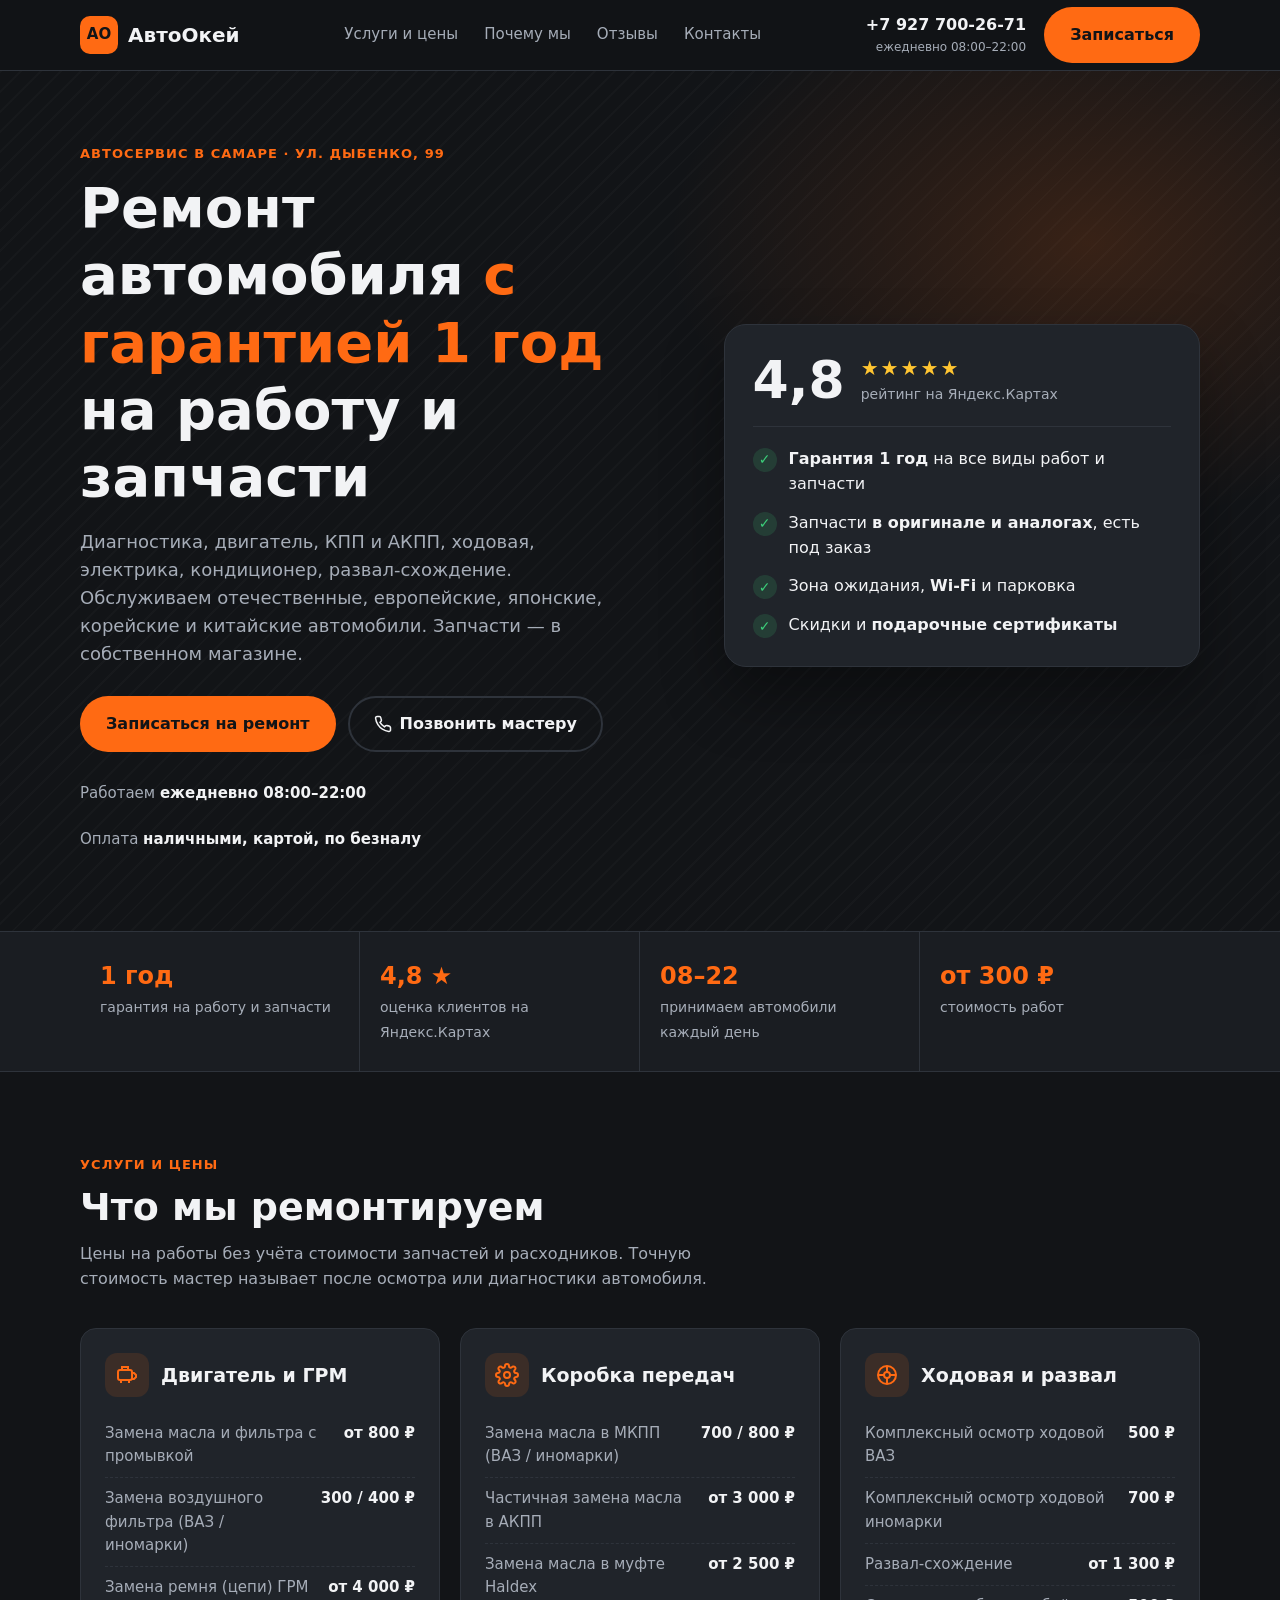
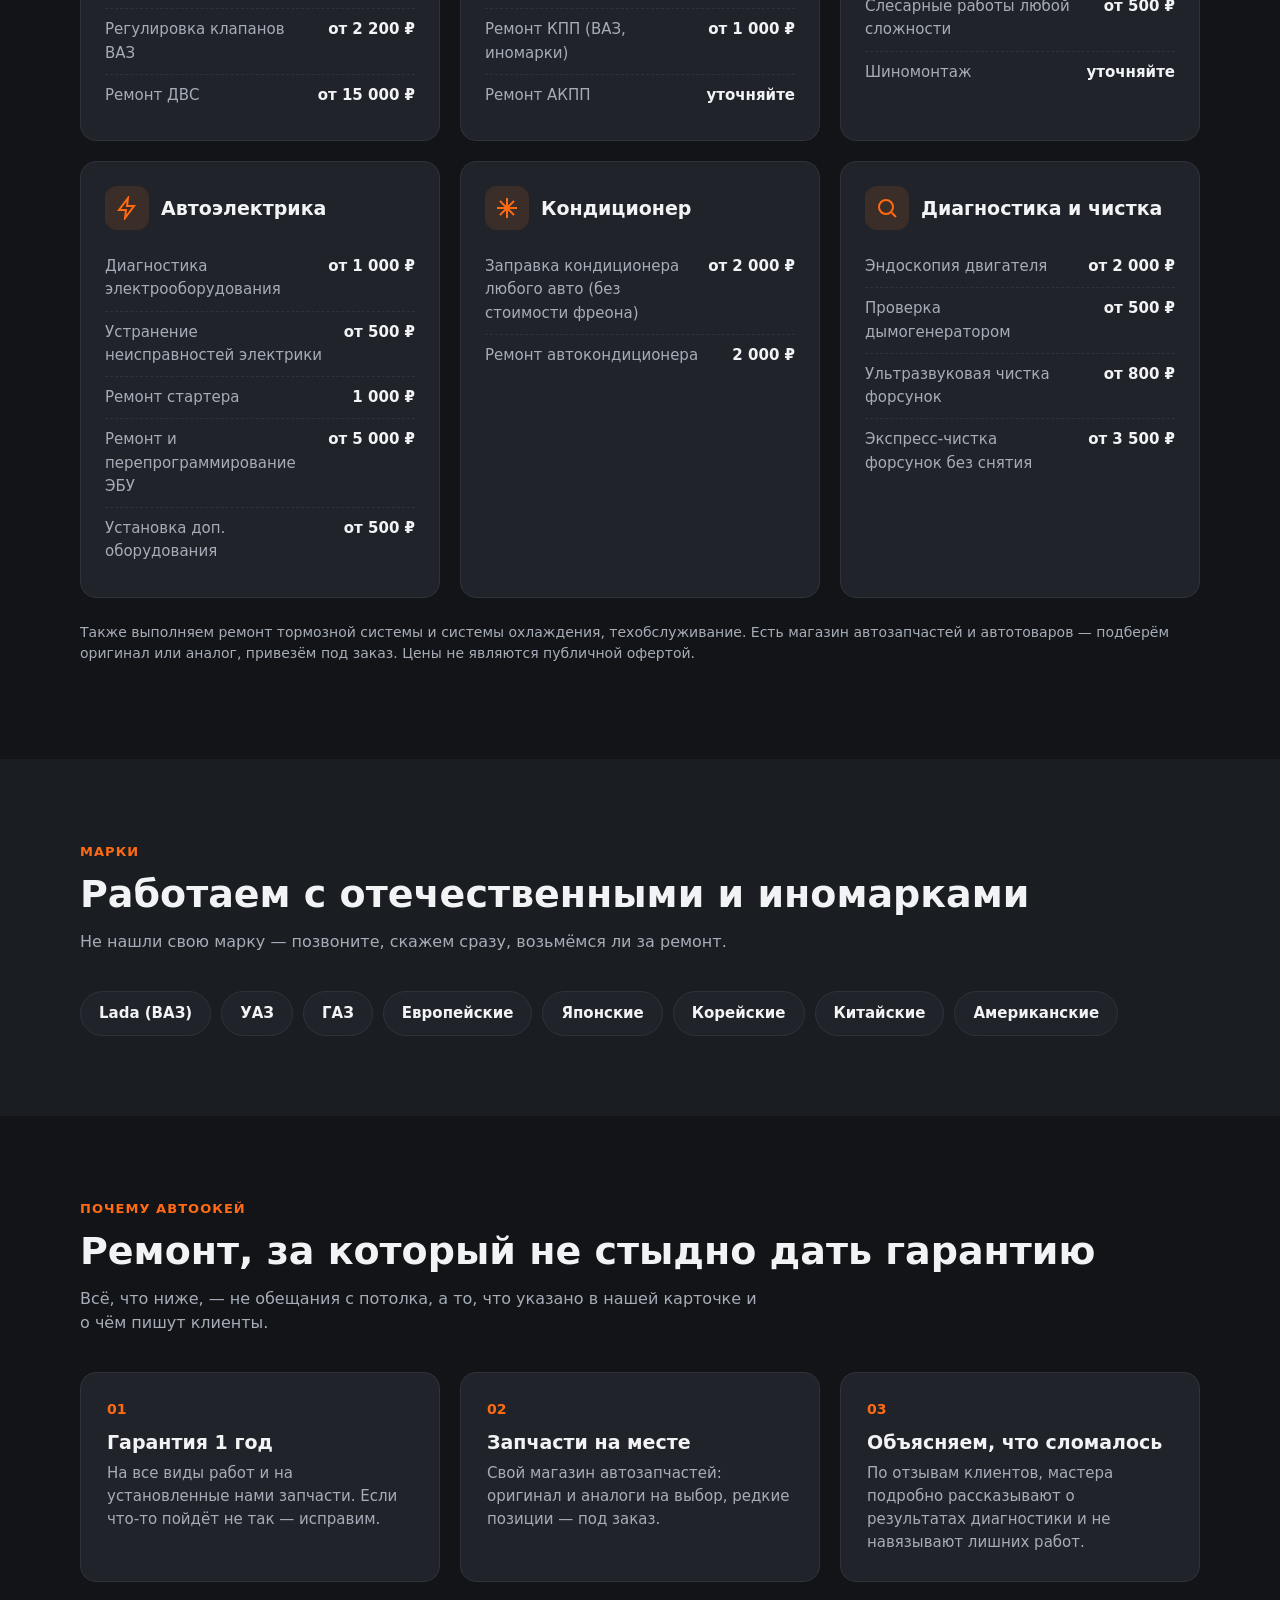
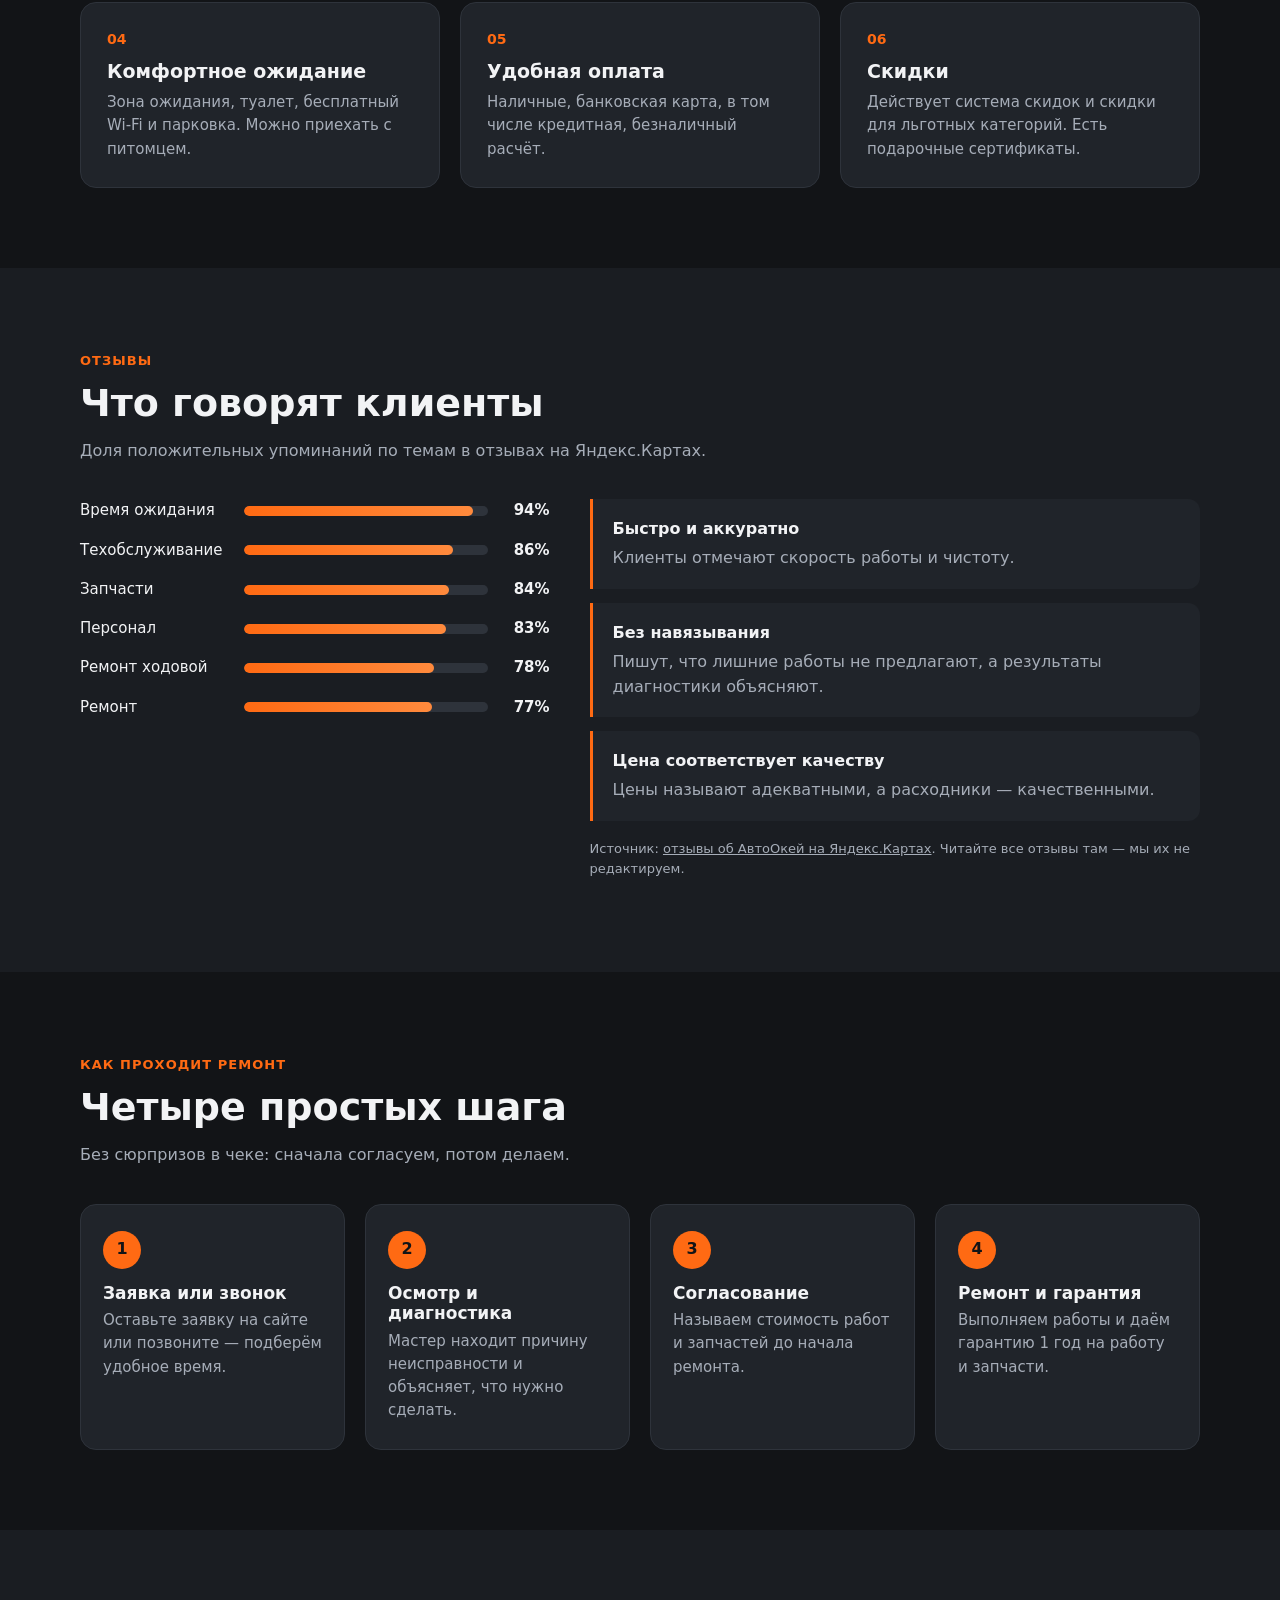
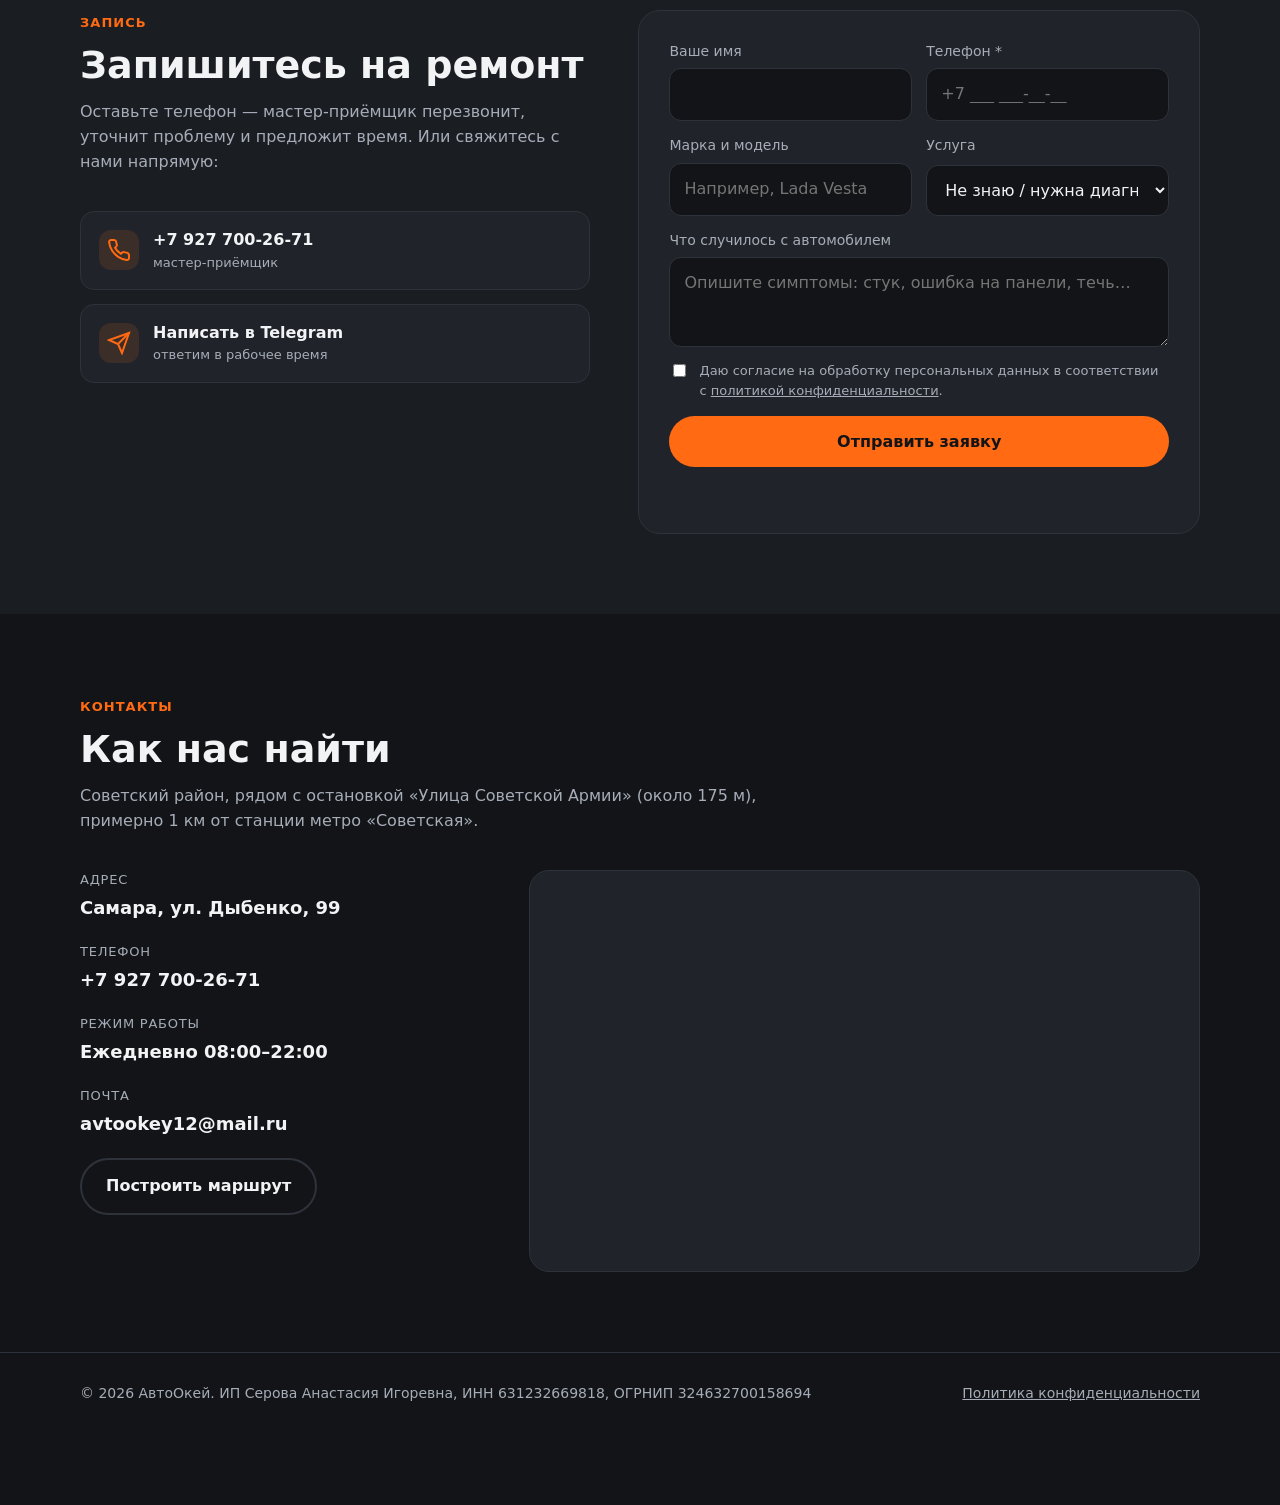
==== avtookey/index.html @ dd9688f3 "Add landing page for AvtoOkey car service (Samara, Dybenko 99) Co-Authored-By: Claude Opus 5.5 <nore" ====
<!DOCTYPE html>
<html lang="ru">
<head>
  <meta charset="UTF-8" />
  <meta name="viewport" content="width=device-width, initial-scale=1.0" />
  <title>АвтоОкей — автосервис на ул. Дыбенко, 99 в Самаре</title>
  <meta name="description" content="Автосервис АвтоОкей в Самаре, ул. Дыбенко, 99: ремонт двигателя, КПП и АКПП, ходовой, электрики, кондиционера, развал-схождение, магазин автозапчастей. Гарантия 1 год на работу и запчасти. Запись: +7 927 700-26-71." />
  <meta name="theme-color" content="#121417" />
  <meta property="og:title" content="АвтоОкей — автосервис на ул. Дыбенко, 99 в Самаре" />
  <meta property="og:description" content="Ремонт отечественных и иномарок, магазин запчастей, гарантия 1 год. Запись: +7 927 700-26-71." />
  <meta property="og:type" content="website" />
  <meta property="og:locale" content="ru_RU" />
  <link rel="icon" href="data:image/svg+xml,%3Csvg xmlns='http://www.w3.org/2000/svg' viewBox='0 0 64 64'%3E%3Crect width='64' height='64' rx='14' fill='%23ff6a13'/%3E%3Ctext x='32' y='43' font-family='Arial' font-weight='700' font-size='30' text-anchor='middle' fill='%23121417'%3EAO%3C/text%3E%3C/svg%3E" />

  <script type="application/ld+json">
  {
    "@context": "https://schema.org",
    "@type": "AutoRepair",
    "name": "АвтоОкей",
    "telephone": "+7-927-700-26-71",
    "email": "avtookey12@mail.ru",
    "address": {
      "@type": "PostalAddress",
      "streetAddress": "ул. Дыбенко, 99",
      "addressLocality": "Самара",
      "postalCode": "443067",
      "addressCountry": "RU"
    },
    "openingHours": "Mo-Su 08:00-22:00",
    "priceRange": "₽₽",
    "paymentAccepted": "Наличные, банковская карта, безналичный расчёт"
  }
  </script>

  <style>
    :root {
      --bg: #121417;
      --bg-2: #1a1d22;
      --card: #20242a;
      --line: #2e333b;
      --text: #f2f3f5;
      --muted: #a6adb8;
      --accent: #ff6a13;
      --accent-2: #ff8a3d;
      --ok: #3ccf7a;
      --radius: 16px;
      --container: 1160px;
    }
    * { box-sizing: border-box; }
    html { scroll-behavior: smooth; }
    body {
      margin: 0;
      font-family: system-ui, -apple-system, "Segoe UI", Roboto, Arial, sans-serif;
      background: var(--bg);
      color: var(--text);
      line-height: 1.55;
      font-size: 16px;
      -webkit-font-smoothing: antialiased;
    }
    a { color: inherit; }
    img { max-width: 100%; display: block; }
    .container { width: 100%; max-width: var(--container); margin: 0 auto; padding: 0 20px; }
    h1, h2, h3 { line-height: 1.2; margin: 0; }
    h2 { font-size: clamp(26px, 3.4vw, 38px); margin-bottom: 12px; }
    .section { padding: 80px 0; }
    .section-alt { background: var(--bg-2); }
    .section-lead { color: var(--muted); max-width: 680px; margin: 0 0 36px; }
    .eyebrow {
      display: inline-block; font-size: 13px; letter-spacing: .08em; text-transform: uppercase;
      color: var(--accent); font-weight: 700; margin-bottom: 10px;
    }

    /* Buttons */
    .btn {
      display: inline-flex; align-items: center; justify-content: center; gap: 8px;
      padding: 14px 24px; border-radius: 999px; font-weight: 700; font-size: 16px;
      text-decoration: none; border: 2px solid transparent; cursor: pointer;
      transition: transform .15s ease, background .15s ease, border-color .15s ease;
      font-family: inherit;
    }
    .btn:hover { transform: translateY(-1px); }
    .btn-primary { background: var(--accent); color: #121417; }
    .btn-primary:hover { background: var(--accent-2); }
    .btn-ghost { border-color: var(--line); color: var(--text); background: transparent; }
    .btn-ghost:hover { border-color: var(--accent); }
    .btn svg { width: 18px; height: 18px; flex-shrink: 0; }

    /* Header */
    .header {
      position: sticky; top: 0; z-index: 50;
      background: rgba(18, 20, 23, .92); backdrop-filter: blur(10px);
      border-bottom: 1px solid var(--line);
    }
    .header-inner { display: flex; align-items: center; justify-content: space-between; gap: 20px; height: 70px; }
    .logo { display: flex; align-items: center; gap: 10px; text-decoration: none; font-weight: 800; font-size: 20px; }
    .logo-mark {
      width: 38px; height: 38px; border-radius: 10px; background: var(--accent); color: #121417;
      display: grid; place-items: center; font-size: 15px; font-weight: 900;
    }
    .nav { display: flex; gap: 26px; }
    .nav a { text-decoration: none; color: var(--muted); font-size: 15px; }
    .nav a:hover { color: var(--text); }
    .header-phone { text-decoration: none; font-weight: 700; white-space: nowrap; }
    .header-phone small { display: block; font-weight: 400; color: var(--muted); font-size: 12px; text-align: right; }
    .header-right { display: flex; align-items: center; gap: 18px; }

    /* Hero */
    .hero { padding: 70px 0 80px; position: relative; overflow: hidden; }
    .hero::before {
      content: ""; position: absolute; inset: 0;
      background:
        radial-gradient(600px 400px at 85% 20%, rgba(255,106,19,.16), transparent 70%),
        repeating-linear-gradient(135deg, rgba(255,255,255,.018) 0 2px, transparent 2px 14px);
      pointer-events: none;
    }
    .hero-inner { position: relative; display: grid; grid-template-columns: 1.25fr 1fr; gap: 48px; align-items: center; }
    .hero h1 { font-size: clamp(32px, 4.8vw, 56px); margin-bottom: 18px; }
    .hero h1 span { color: var(--accent); }
    .hero-sub { font-size: 18px; color: var(--muted); margin: 0 0 28px; max-width: 560px; }
    .hero-actions { display: flex; flex-wrap: wrap; gap: 12px; margin-bottom: 30px; }
    .hero-meta { display: flex; flex-wrap: wrap; gap: 22px; color: var(--muted); font-size: 15px; }
    .hero-meta b { color: var(--text); }
    .hero-card {
      background: var(--card); border: 1px solid var(--line); border-radius: 22px; padding: 28px;
      box-shadow: 0 30px 60px rgba(0,0,0,.35);
    }
    .rating { display: flex; align-items: center; gap: 16px; padding-bottom: 20px; border-bottom: 1px solid var(--line); margin-bottom: 20px; }
    .rating-num { font-size: 52px; font-weight: 900; line-height: 1; }
    .stars { color: #ffc531; font-size: 20px; letter-spacing: 2px; }
    .rating small { color: var(--muted); display: block; font-size: 14px; }
    .hero-list { list-style: none; padding: 0; margin: 0; display: grid; gap: 14px; }
    .hero-list li { display: flex; gap: 12px; align-items: flex-start; }
    .check {
      flex-shrink: 0; width: 24px; height: 24px; border-radius: 50%; background: rgba(60,207,122,.15);
      color: var(--ok); display: grid; place-items: center; font-size: 14px; font-weight: 900; margin-top: 1px;
    }

    /* Strip */
    .strip { border-top: 1px solid var(--line); border-bottom: 1px solid var(--line); background: var(--bg-2); }
    .strip-inner { display: grid; grid-template-columns: repeat(4, 1fr); }
    .strip-item { padding: 26px 20px; border-right: 1px solid var(--line); }
    .strip-item:last-child { border-right: 0; }
    .strip-item b { display: block; font-size: 24px; color: var(--accent); }
    .strip-item span { color: var(--muted); font-size: 14px; }

    /* Services */
    .services-grid { display: grid; grid-template-columns: repeat(3, 1fr); gap: 20px; }
    .svc {
      background: var(--card); border: 1px solid var(--line); border-radius: var(--radius); padding: 24px;
      display: flex; flex-direction: column;
    }
    .svc-head { display: flex; align-items: center; gap: 12px; margin-bottom: 16px; }
    .svc-icon {
      width: 44px; height: 44px; border-radius: 12px; background: rgba(255,106,19,.12); color: var(--accent);
      display: grid; place-items: center; flex-shrink: 0;
    }
    .svc-icon svg { width: 24px; height: 24px; }
    .svc h3 { font-size: 19px; }
    .price-list { list-style: none; margin: 0; padding: 0; }
    .price-list li {
      display: flex; justify-content: space-between; gap: 14px; padding: 9px 0;
      border-bottom: 1px dashed var(--line); font-size: 15px;
    }
    .price-list li:last-child { border-bottom: 0; }
    .price-list .p { white-space: nowrap; font-weight: 700; color: var(--text); }
    .price-list .n { color: var(--muted); }
    .price-note { color: var(--muted); font-size: 14px; margin-top: 24px; }

    /* Brands */
    .brands { display: flex; flex-wrap: wrap; gap: 10px; }
    .brand {
      padding: 10px 18px; border-radius: 999px; border: 1px solid var(--line); background: var(--card);
      font-weight: 600; font-size: 15px;
    }

    /* Advantages */
    .adv-grid { display: grid; grid-template-columns: repeat(3, 1fr); gap: 20px; }
    .adv { padding: 26px; border-radius: var(--radius); background: var(--card); border: 1px solid var(--line); }
    .adv-num { font-size: 14px; font-weight: 800; color: var(--accent); margin-bottom: 10px; }
    .adv h3 { font-size: 19px; margin-bottom: 8px; }
    .adv p { margin: 0; color: var(--muted); font-size: 15px; }

    /* Reviews */
    .rev-wrap { display: grid; grid-template-columns: 1fr 1.3fr; gap: 40px; align-items: start; }
    .bars { display: grid; gap: 16px; }
    .bar-row { display: grid; grid-template-columns: 150px 1fr 48px; gap: 14px; align-items: center; font-size: 15px; }
    .bar { height: 10px; border-radius: 99px; background: var(--line); overflow: hidden; }
    .bar i { display: block; height: 100%; background: linear-gradient(90deg, var(--accent), var(--accent-2)); border-radius: 99px; }
    .bar-row b { text-align: right; }
    .themes { display: grid; gap: 14px; }
    .theme { padding: 18px 20px; border-left: 3px solid var(--accent); background: var(--card); border-radius: 0 12px 12px 0; }
    .theme p { margin: 0; color: var(--muted); }
    .theme b { display: block; margin-bottom: 4px; color: var(--text); }
    .src { color: var(--muted); font-size: 13px; margin-top: 18px; }

    /* Steps */
    .steps { display: grid; grid-template-columns: repeat(4, 1fr); gap: 20px; counter-reset: s; }
    .step { position: relative; padding: 26px 22px; background: var(--card); border: 1px solid var(--line); border-radius: var(--radius); }
    .step::before {
      counter-increment: s; content: counter(s);
      width: 38px; height: 38px; border-radius: 50%; display: grid; place-items: center;
      background: var(--accent); color: #121417; font-weight: 900; margin-bottom: 14px;
    }
    .step h3 { font-size: 17px; margin-bottom: 6px; }
    .step p { margin: 0; color: var(--muted); font-size: 15px; }

    /* Booking */
    .booking { display: grid; grid-template-columns: 1fr 1.1fr; gap: 48px; align-items: start; }
    .form { background: var(--card); border: 1px solid var(--line); border-radius: 22px; padding: 30px; display: grid; gap: 14px; }
    .form-row { display: grid; grid-template-columns: 1fr 1fr; gap: 14px; }
    label.f { display: grid; gap: 6px; font-size: 14px; color: var(--muted); }
    .form input[type=text], .form input[type=tel], .form select, .form textarea {
      width: 100%; padding: 13px 14px; border-radius: 12px; border: 1px solid var(--line);
      background: var(--bg); color: var(--text); font: inherit; font-size: 16px;
    }
    .form textarea { min-height: 90px; resize: vertical; }
    .form input:focus, .form select:focus, .form textarea:focus { outline: none; border-color: var(--accent); }
    .consent { display: flex; gap: 10px; font-size: 13px; color: var(--muted); align-items: flex-start; }
    .consent input { margin-top: 3px; accent-color: var(--accent); }
    .hp { position: absolute; left: -9999px; width: 1px; height: 1px; overflow: hidden; }
    .form-status { font-size: 15px; min-height: 22px; margin: 0; }
    .form-status.ok { color: var(--ok); }
    .form-status.err { color: #ff6b6b; }
    .contact-cards { display: grid; gap: 14px; margin-top: 26px; }
    .contact-card { display: flex; gap: 14px; align-items: center; padding: 16px 18px; background: var(--card); border: 1px solid var(--line); border-radius: 14px; text-decoration: none; }
    .contact-card:hover { border-color: var(--accent); }
    .contact-card .svc-icon { width: 40px; height: 40px; }
    .contact-card small { display: block; color: var(--muted); font-size: 13px; }

    /* Contacts */
    .contacts { display: grid; grid-template-columns: 1fr 1.6fr; gap: 30px; }
    .contacts-info { display: grid; gap: 20px; align-content: start; }
    .ci b { display: block; font-size: 13px; color: var(--muted); font-weight: 500; text-transform: uppercase; letter-spacing: .06em; margin-bottom: 4px; }
    .ci a, .ci span { font-size: 18px; font-weight: 600; text-decoration: none; }
    .ci a:hover { color: var(--accent); }
    .map { border-radius: 20px; overflow: hidden; border: 1px solid var(--line); min-height: 400px; background: var(--card); }
    .map iframe { width: 100%; height: 100%; min-height: 400px; border: 0; display: block; }

    /* Footer */
    .footer { border-top: 1px solid var(--line); padding: 30px 0 100px; color: var(--muted); font-size: 14px; }
    .footer-inner { display: flex; flex-wrap: wrap; justify-content: space-between; gap: 16px; }
    .footer a { color: var(--muted); }

    /* Mobile call bar */
    .callbar { display: none; }

    @media (max-width: 1000px) {
      .nav { display: none; }
      .hero-inner, .booking, .contacts, .rev-wrap { grid-template-columns: 1fr; }
      .services-grid, .adv-grid { grid-template-columns: 1fr 1fr; }
      .steps { grid-template-columns: 1fr 1fr; }
      .strip-inner { grid-template-columns: 1fr 1fr; }
      .strip-item:nth-child(2) { border-right: 0; }
      .strip-item:nth-child(-n+2) { border-bottom: 1px solid var(--line); }
    }
    @media (max-width: 640px) {
      .section { padding: 56px 0; }
      .container { padding: 0 16px; }
      .header-right .btn { display: none; }
      .header-phone small { display: none; }
      .hero { padding: 40px 0 56px; }
      .services-grid, .adv-grid, .steps, .form-row { grid-template-columns: 1fr; }
      .hero-actions .btn { width: 100%; }
      .bar-row { grid-template-columns: 110px 1fr 42px; font-size: 14px; }
      .form { padding: 22px; }
      .callbar {
        display: grid; grid-template-columns: 1fr 1fr; gap: 10px;
        position: fixed; left: 0; right: 0; bottom: 0; z-index: 60;
        padding: 10px 12px calc(10px + env(safe-area-inset-bottom));
        background: rgba(18,20,23,.96); border-top: 1px solid var(--line);
      }
      .callbar .btn { padding: 12px 10px; font-size: 15px; }
    }
  </style>
</head>
<body>

  <header class="header">
    <div class="container header-inner">
      <a href="#top" class="logo" aria-label="АвтоОкей — на главную">
        <span class="logo-mark">АО</span>
        <span>АвтоОкей</span>
      </a>
      <nav class="nav" aria-label="Основное меню">
        <a href="#services">Услуги и цены</a>
        <a href="#advantages">Почему мы</a>
        <a href="#reviews">Отзывы</a>
        <a href="#contacts">Контакты</a>
      </nav>
      <div class="header-right">
        <a class="header-phone" href="tel:+79277002671">
          +7 927 700-26-71
          <small>ежедневно 08:00–22:00</small>
        </a>
        <a href="#booking" class="btn btn-primary">Записаться</a>
      </div>
    </div>
  </header>

  <main id="top">

    <!-- Hero -->
    <section class="hero">
      <div class="container hero-inner">
        <div>
          <span class="eyebrow">Автосервис в Самаре · ул. Дыбенко, 99</span>
          <h1>Ремонт автомобиля <span>с гарантией 1 год</span> на работу и запчасти</h1>
          <p class="hero-sub">
            Диагностика, двигатель, КПП и АКПП, ходовая, электрика, кондиционер, развал-схождение.
            Обслуживаем отечественные, европейские, японские, корейские и китайские автомобили.
            Запчасти — в собственном магазине.
          </p>
          <div class="hero-actions">
            <a href="#booking" class="btn btn-primary">Записаться на ремонт</a>
            <a href="tel:+79277002671" class="btn btn-ghost">
              <svg viewBox="0 0 24 24" fill="none" stroke="currentColor" stroke-width="2" aria-hidden="true"><path d="M22 16.9v3a2 2 0 0 1-2.2 2 19.8 19.8 0 0 1-8.6-3.1 19.5 19.5 0 0 1-6-6A19.8 19.8 0 0 1 2.1 4.2 2 2 0 0 1 4.1 2h3a2 2 0 0 1 2 1.7c.1.9.4 1.8.7 2.7a2 2 0 0 1-.5 2.1L8 9.8a16 16 0 0 0 6 6l1.3-1.3a2 2 0 0 1 2.1-.4c.9.3 1.8.6 2.7.7a2 2 0 0 1 1.7 2z"/></svg>
              Позвонить мастеру
            </a>
          </div>
          <div class="hero-meta">
            <span>Работаем <b>ежедневно 08:00–22:00</b></span>
            <span>Оплата <b>наличными, картой, по безналу</b></span>
          </div>
        </div>

        <aside class="hero-card" aria-label="Рейтинг и гарантии">
          <div class="rating">
            <div class="rating-num">4,8</div>
            <div>
              <div class="stars" aria-label="Оценка 4,8 из 5">★★★★★</div>
              <small>рейтинг на Яндекс.Картах</small>
            </div>
          </div>
          <ul class="hero-list">
            <li><span class="check">✓</span><span><b>Гарантия 1 год</b> на все виды работ и запчасти</span></li>
            <li><span class="check">✓</span><span>Запчасти <b>в оригинале и аналогах</b>, есть под заказ</span></li>
            <li><span class="check">✓</span><span>Зона ожидания, <b>Wi‑Fi</b> и парковка</span></li>
            <li><span class="check">✓</span><span>Скидки и <b>подарочные сертификаты</b></span></li>
          </ul>
        </aside>
      </div>
    </section>

    <!-- Strip -->
    <section class="strip" aria-label="Коротко о сервисе">
      <div class="container strip-inner">
        <div class="strip-item"><b>1 год</b><span>гарантия на работу и запчасти</span></div>
        <div class="strip-item"><b>4,8 ★</b><span>оценка клиентов на Яндекс.Картах</span></div>
        <div class="strip-item"><b>08–22</b><span>принимаем автомобили каждый день</span></div>
        <div class="strip-item"><b>от 300 ₽</b><span>стоимость работ</span></div>
      </div>
    </section>

    <!-- Services -->
    <section class="section" id="services">
      <div class="container">
        <span class="eyebrow">Услуги и цены</span>
        <h2>Что мы ремонтируем</h2>
        <p class="section-lead">Цены на работы без учёта стоимости запчастей и расходников. Точную стоимость мастер называет после осмотра или диагностики автомобиля.</p>

        <div class="services-grid">

          <article class="svc">
            <div class="svc-head">
              <div class="svc-icon"><svg viewBox="0 0 24 24" fill="none" stroke="currentColor" stroke-width="2" aria-hidden="true"><rect x="3" y="7" width="14" height="10" rx="2"/><path d="M17 10h2l2 2v2l-2 2h-2M7 7V4h6v3M6 17v3M14 17v3"/></svg></div>
              <h3>Двигатель и ГРМ</h3>
            </div>
            <ul class="price-list">
              <li><span class="n">Замена масла и фильтра с промывкой</span><span class="p">от 800 ₽</span></li>
              <li><span class="n">Замена воздушного фильтра (ВАЗ / иномарки)</span><span class="p">300 / 400 ₽</span></li>
              <li><span class="n">Замена ремня (цепи) ГРМ</span><span class="p">от 4 000 ₽</span></li>
              <li><span class="n">Регулировка клапанов ВАЗ</span><span class="p">от 2 200 ₽</span></li>
              <li><span class="n">Ремонт ДВС</span><span class="p">от 15 000 ₽</span></li>
            </ul>
          </article>

          <article class="svc">
            <div class="svc-head">
              <div class="svc-icon"><svg viewBox="0 0 24 24" fill="none" stroke="currentColor" stroke-width="2" aria-hidden="true"><circle cx="12" cy="12" r="3"/><path d="M19.4 15a1.7 1.7 0 0 0 .3 1.8l.1.1a2 2 0 1 1-2.8 2.8l-.1-.1a1.7 1.7 0 0 0-1.8-.3 1.7 1.7 0 0 0-1 1.5V21a2 2 0 1 1-4 0v-.1a1.7 1.7 0 0 0-1.1-1.5 1.7 1.7 0 0 0-1.8.3l-.1.1a2 2 0 1 1-2.8-2.8l.1-.1a1.7 1.7 0 0 0 .3-1.8 1.7 1.7 0 0 0-1.5-1H3a2 2 0 1 1 0-4h.1a1.7 1.7 0 0 0 1.5-1.1 1.7 1.7 0 0 0-.3-1.8l-.1-.1a2 2 0 1 1 2.8-2.8l.1.1a1.7 1.7 0 0 0 1.8.3H9a1.7 1.7 0 0 0 1-1.5V3a2 2 0 1 1 4 0v.1a1.7 1.7 0 0 0 1 1.5 1.7 1.7 0 0 0 1.8-.3l.1-.1a2 2 0 1 1 2.8 2.8l-.1.1a1.7 1.7 0 0 0-.3 1.8V9a1.7 1.7 0 0 0 1.5 1H21a2 2 0 1 1 0 4h-.1a1.7 1.7 0 0 0-1.5 1z"/></svg></div>
              <h3>Коробка передач</h3>
            </div>
            <ul class="price-list">
              <li><span class="n">Замена масла в МКПП (ВАЗ / иномарки)</span><span class="p">700 / 800 ₽</span></li>
              <li><span class="n">Частичная замена масла в АКПП</span><span class="p">от 3 000 ₽</span></li>
              <li><span class="n">Замена масла в муфте Haldex</span><span class="p">от 2 500 ₽</span></li>
              <li><span class="n">Ремонт КПП (ВАЗ, иномарки)</span><span class="p">от 1 000 ₽</span></li>
              <li><span class="n">Ремонт АКПП</span><span class="p">уточняйте</span></li>
            </ul>
          </article>

          <article class="svc">
            <div class="svc-head">
              <div class="svc-icon"><svg viewBox="0 0 24 24" fill="none" stroke="currentColor" stroke-width="2" aria-hidden="true"><circle cx="12" cy="12" r="9"/><circle cx="12" cy="12" r="3"/><path d="M12 3v6M12 15v6M3 12h6M15 12h6"/></svg></div>
              <h3>Ходовая и развал</h3>
            </div>
            <ul class="price-list">
              <li><span class="n">Комплексный осмотр ходовой ВАЗ</span><span class="p">500 ₽</span></li>
              <li><span class="n">Комплексный осмотр ходовой иномарки</span><span class="p">700 ₽</span></li>
              <li><span class="n">Развал-схождение</span><span class="p">от 1 300 ₽</span></li>
              <li><span class="n">Слесарные работы любой сложности</span><span class="p">от 500 ₽</span></li>
              <li><span class="n">Шиномонтаж</span><span class="p">уточняйте</span></li>
            </ul>
          </article>

          <article class="svc">
            <div class="svc-head">
              <div class="svc-icon"><svg viewBox="0 0 24 24" fill="none" stroke="currentColor" stroke-width="2" aria-hidden="true"><path d="M13 2 4 14h7l-1 8 9-12h-7l1-8z"/></svg></div>
              <h3>Автоэлектрика</h3>
            </div>
            <ul class="price-list">
              <li><span class="n">Диагностика электрооборудования</span><span class="p">от 1 000 ₽</span></li>
              <li><span class="n">Устранение неисправностей электрики</span><span class="p">от 500 ₽</span></li>
              <li><span class="n">Ремонт стартера</span><span class="p">1 000 ₽</span></li>
              <li><span class="n">Ремонт и перепрограммирование ЭБУ</span><span class="p">от 5 000 ₽</span></li>
              <li><span class="n">Установка доп. оборудования</span><span class="p">от 500 ₽</span></li>
            </ul>
          </article>

          <article class="svc">
            <div class="svc-head">
              <div class="svc-icon"><svg viewBox="0 0 24 24" fill="none" stroke="currentColor" stroke-width="2" aria-hidden="true"><path d="M12 2v20M4.9 4.9l14.2 14.2M2 12h20M4.9 19.1 19.1 4.9"/></svg></div>
              <h3>Кондиционер</h3>
            </div>
            <ul class="price-list">
              <li><span class="n">Заправка кондиционера любого авто (без стоимости фреона)</span><span class="p">от 2 000 ₽</span></li>
              <li><span class="n">Ремонт автокондиционера</span><span class="p">2 000 ₽</span></li>
            </ul>
          </article>

          <article class="svc">
            <div class="svc-head">
              <div class="svc-icon"><svg viewBox="0 0 24 24" fill="none" stroke="currentColor" stroke-width="2" aria-hidden="true"><circle cx="11" cy="11" r="7"/><path d="m21 21-4.3-4.3"/></svg></div>
              <h3>Диагностика и чистка</h3>
            </div>
            <ul class="price-list">
              <li><span class="n">Эндоскопия двигателя</span><span class="p">от 2 000 ₽</span></li>
              <li><span class="n">Проверка дымогенератором</span><span class="p">от 500 ₽</span></li>
              <li><span class="n">Ультразвуковая чистка форсунок</span><span class="p">от 800 ₽</span></li>
              <li><span class="n">Экспресс-чистка форсунок без снятия</span><span class="p">от 3 500 ₽</span></li>
            </ul>
          </article>

        </div>
        <p class="price-note">Также выполняем ремонт тормозной системы и системы охлаждения, техобслуживание. Есть магазин автозапчастей и автотоваров — подберём оригинал или аналог, привезём под заказ. Цены не являются публичной офертой.</p>
      </div>
    </section>

    <!-- Brands -->
    <section class="section section-alt">
      <div class="container">
        <span class="eyebrow">Марки</span>
        <h2>Работаем с отечественными и иномарками</h2>
        <p class="section-lead">Не нашли свою марку — позвоните, скажем сразу, возьмёмся ли за ремонт.</p>
        <div class="brands">
          <span class="brand">Lada (ВАЗ)</span>
          <span class="brand">УАЗ</span>
          <span class="brand">ГАЗ</span>
          <span class="brand">Европейские</span>
          <span class="brand">Японские</span>
          <span class="brand">Корейские</span>
          <span class="brand">Китайские</span>
          <span class="brand">Американские</span>
        </div>
      </div>
    </section>

    <!-- Advantages -->
    <section class="section" id="advantages">
      <div class="container">
        <span class="eyebrow">Почему АвтоОкей</span>
        <h2>Ремонт, за который не стыдно дать гарантию</h2>
        <p class="section-lead">Всё, что ниже, — не обещания с потолка, а то, что указано в нашей карточке и о чём пишут клиенты.</p>
        <div class="adv-grid">
          <div class="adv">
            <div class="adv-num">01</div>
            <h3>Гарантия 1 год</h3>
            <p>На все виды работ и на установленные нами запчасти. Если что-то пойдёт не так — исправим.</p>
          </div>
          <div class="adv">
            <div class="adv-num">02</div>
            <h3>Запчасти на месте</h3>
            <p>Свой магазин автозапчастей: оригинал и аналоги на выбор, редкие позиции — под заказ.</p>
          </div>
          <div class="adv">
            <div class="adv-num">03</div>
            <h3>Объясняем, что сломалось</h3>
            <p>По отзывам клиентов, мастера подробно рассказывают о результатах диагностики и не навязывают лишних работ.</p>
          </div>
          <div class="adv">
            <div class="adv-num">04</div>
            <h3>Комфортное ожидание</h3>
            <p>Зона ожидания, туалет, бесплатный Wi‑Fi и парковка. Можно приехать с питомцем.</p>
          </div>
          <div class="adv">
            <div class="adv-num">05</div>
            <h3>Удобная оплата</h3>
            <p>Наличные, банковская карта, в том числе кредитная, безналичный расчёт.</p>
          </div>
          <div class="adv">
            <div class="adv-num">06</div>
            <h3>Скидки</h3>
            <p>Действует система скидок и скидки для льготных категорий. Есть подарочные сертификаты.</p>
          </div>
        </div>
      </div>
    </section>

    <!-- Reviews -->
    <section class="section section-alt" id="reviews">
      <div class="container">
        <span class="eyebrow">Отзывы</span>
        <h2>Что говорят клиенты</h2>
        <p class="section-lead">Доля положительных упоминаний по темам в отзывах на Яндекс.Картах.</p>
        <div class="rev-wrap">
          <div class="bars">
            <div class="bar-row"><span>Время ожидания</span><span class="bar"><i style="width:94%"></i></span><b>94%</b></div>
            <div class="bar-row"><span>Техобслуживание</span><span class="bar"><i style="width:86%"></i></span><b>86%</b></div>
            <div class="bar-row"><span>Запчасти</span><span class="bar"><i style="width:84%"></i></span><b>84%</b></div>
            <div class="bar-row"><span>Персонал</span><span class="bar"><i style="width:83%"></i></span><b>83%</b></div>
            <div class="bar-row"><span>Ремонт ходовой</span><span class="bar"><i style="width:78%"></i></span><b>78%</b></div>
            <div class="bar-row"><span>Ремонт</span><span class="bar"><i style="width:77%"></i></span><b>77%</b></div>
          </div>
          <div>
            <div class="themes">
              <div class="theme"><b>Быстро и аккуратно</b><p>Клиенты отмечают скорость работы и чистоту.</p></div>
              <div class="theme"><b>Без навязывания</b><p>Пишут, что лишние работы не предлагают, а результаты диагностики объясняют.</p></div>
              <div class="theme"><b>Цена соответствует качеству</b><p>Цены называют адекватными, а расходники — качественными.</p></div>
            </div>
            <p class="src">Источник: <a href="https://yandex.ru/maps/org/avtookey/66669698937/reviews/" target="_blank" rel="noopener">отзывы об АвтоОкей на Яндекс.Картах</a>. Читайте все отзывы там — мы их не редактируем.</p>
          </div>
        </div>
      </div>
    </section>

    <!-- Steps -->
    <section class="section">
      <div class="container">
        <span class="eyebrow">Как проходит ремонт</span>
        <h2>Четыре простых шага</h2>
        <p class="section-lead">Без сюрпризов в чеке: сначала согласуем, потом делаем.</p>
        <div class="steps">
          <div class="step"><h3>Заявка или звонок</h3><p>Оставьте заявку на сайте или позвоните — подберём удобное время.</p></div>
          <div class="step"><h3>Осмотр и диагностика</h3><p>Мастер находит причину неисправности и объясняет, что нужно сделать.</p></div>
          <div class="step"><h3>Согласование</h3><p>Называем стоимость работ и запчастей до начала ремонта.</p></div>
          <div class="step"><h3>Ремонт и гарантия</h3><p>Выполняем работы и даём гарантию 1 год на работу и запчасти.</p></div>
        </div>
      </div>
    </section>

    <!-- Booking -->
    <section class="section section-alt" id="booking">
      <div class="container booking">
        <div>
          <span class="eyebrow">Запись</span>
          <h2>Запишитесь на ремонт</h2>
          <p class="section-lead">Оставьте телефон — мастер-приёмщик перезвонит, уточнит проблему и предложит время. Или свяжитесь с нами напрямую:</p>
          <div class="contact-cards">
            <a class="contact-card" href="tel:+79277002671">
              <span class="svc-icon"><svg viewBox="0 0 24 24" fill="none" stroke="currentColor" stroke-width="2" aria-hidden="true"><path d="M22 16.9v3a2 2 0 0 1-2.2 2 19.8 19.8 0 0 1-8.6-3.1 19.5 19.5 0 0 1-6-6A19.8 19.8 0 0 1 2.1 4.2 2 2 0 0 1 4.1 2h3a2 2 0 0 1 2 1.7c.1.9.4 1.8.7 2.7a2 2 0 0 1-.5 2.1L8 9.8a16 16 0 0 0 6 6l1.3-1.3a2 2 0 0 1 2.1-.4c.9.3 1.8.6 2.7.7a2 2 0 0 1 1.7 2z"/></svg></span>
              <span><b>+7 927 700-26-71</b><small>мастер-приёмщик</small></span>
            </a>
            <a class="contact-card" href="https://t.me/+79277002671" target="_blank" rel="noopener">
              <span class="svc-icon"><svg viewBox="0 0 24 24" fill="none" stroke="currentColor" stroke-width="2" aria-hidden="true"><path d="m22 2-7 20-4-9-9-4 20-7z"/><path d="M22 2 11 13"/></svg></span>
              <span><b>Написать в Telegram</b><small>ответим в рабочее время</small></span>
            </a>
          </div>
        </div>

        <form class="form" id="bookingForm" action="send.php" method="post" novalidate>
          <div class="form-row">
            <label class="f">Ваше имя
              <input type="text" name="name" autocomplete="name" maxlength="60" required />
            </label>
            <label class="f">Телефон *
              <input type="tel" name="phone" autocomplete="tel" inputmode="tel" placeholder="+7 ___ ___-__-__" maxlength="20" required />
            </label>
          </div>
          <div class="form-row">
            <label class="f">Марка и модель
              <input type="text" name="car" maxlength="60" placeholder="Например, Lada Vesta" />
            </label>
            <label class="f">Услуга
              <select name="service">
                <option value="">Не знаю / нужна диагностика</option>
                <option>Двигатель и ГРМ</option>
                <option>КПП / АКПП</option>
                <option>Ходовая, развал-схождение</option>
                <option>Автоэлектрика</option>
                <option>Кондиционер</option>
                <option>Замена масла / ТО</option>
                <option>Шиномонтаж</option>
                <option>Подбор запчастей</option>
                <option>Другое</option>
              </select>
            </label>
          </div>
          <label class="f">Что случилось с автомобилем
            <textarea name="comment" maxlength="1000" placeholder="Опишите симптомы: стук, ошибка на панели, течь…"></textarea>
          </label>
          <div class="hp" aria-hidden="true">
            <label>Не заполняйте это поле <input type="text" name="website" tabindex="-1" autocomplete="off" /></label>
          </div>
          <label class="consent">
            <input type="checkbox" name="consent" value="1" required />
            <span>Даю согласие на обработку персональных данных в соответствии с <a href="privacy.html" target="_blank">политикой конфиденциальности</a>.</span>
          </label>
          <button type="submit" class="btn btn-primary">Отправить заявку</button>
          <p class="form-status" id="formStatus" role="status" aria-live="polite"></p>
        </form>
      </div>
    </section>

    <!-- Contacts -->
    <section class="section" id="contacts">
      <div class="container">
        <span class="eyebrow">Контакты</span>
        <h2>Как нас найти</h2>
        <p class="section-lead">Советский район, рядом с остановкой «Улица Советской Армии» (около 175 м), примерно 1 км от станции метро «Советская».</p>
        <div class="contacts">
          <div class="contacts-info">
            <div class="ci"><b>Адрес</b><span>Самара, ул. Дыбенко, 99</span></div>
            <div class="ci"><b>Телефон</b><a href="tel:+79277002671">+7 927 700-26-71</a></div>
            <div class="ci"><b>Режим работы</b><span>Ежедневно 08:00–22:00</span></div>
            <div class="ci"><b>Почта</b><a href="mailto:avtookey12@mail.ru">avtookey12@mail.ru</a></div>
            <div><a class="btn btn-ghost" href="https://yandex.ru/maps/org/avtookey/66669698937/" target="_blank" rel="noopener">Построить маршрут</a></div>
          </div>
          <div class="map">
            <iframe src="https://yandex.ru/map-widget/v1/?oid=66669698937&amp;z=16" title="АвтоОкей на карте" loading="lazy" allowfullscreen></iframe>
          </div>
        </div>
      </div>
    </section>
  </main>

  <footer class="footer">
    <div class="container footer-inner">
      <div>© <span id="year">2026</span> АвтоОкей. ИП Серова Анастасия Игоревна, ИНН 631232669818, ОГРНИП 324632700158694</div>
      <div><a href="privacy.html">Политика конфиденциальности</a></div>
    </div>
  </footer>

  <div class="callbar">
    <a href="tel:+79277002671" class="btn btn-ghost">Позвонить</a>
    <a href="#booking" class="btn btn-primary">Записаться</a>
  </div>

  <script>
    document.getElementById('year').textContent = new Date().getFullYear();

    (function () {
      var form = document.getElementById('bookingForm');
      var status = document.getElementById('formStatus');
      var btn = form.querySelector('button[type=submit]');

      function setStatus(text, cls) {
        status.textContent = text;
        status.className = 'form-status' + (cls ? ' ' + cls : '');
      }

      form.addEventListener('submit', function (e) {
        e.preventDefault();
        var digits = form.phone.value.replace(/\D/g, '');
        if (digits.length < 10 || digits.length > 12) {
          setStatus('Проверьте номер телефона.', 'err');
          form.phone.focus();
          return;
        }
        if (!form.consent.checked) {
          setStatus('Нужно согласие на обработку персональных данных.', 'err');
          return;
        }
        btn.disabled = true;
        setStatus('Отправляем…');

        fetch(form.action, {
          method: 'POST',
          body: new FormData(form),
          headers: { 'Accept': 'application/json' }
        })
          .then(function (r) { return r.json().then(function (d) { return { ok: r.ok, d: d }; }); })
          .then(function (res) {
            if (res.ok && res.d.ok) {
              form.reset();
              setStatus('Спасибо! Заявка отправлена — мы перезвоним в рабочее время.', 'ok');
            } else {
              setStatus(res.d.error || 'Не удалось отправить. Позвоните нам: +7 927 700-26-71', 'err');
            }
          })
          .catch(function () {
            setStatus('Не удалось отправить. Позвоните нам: +7 927 700-26-71', 'err');
          })
          .finally(function () { btn.disabled = false; });
      });
    })();
  </script>
</body>
</html>
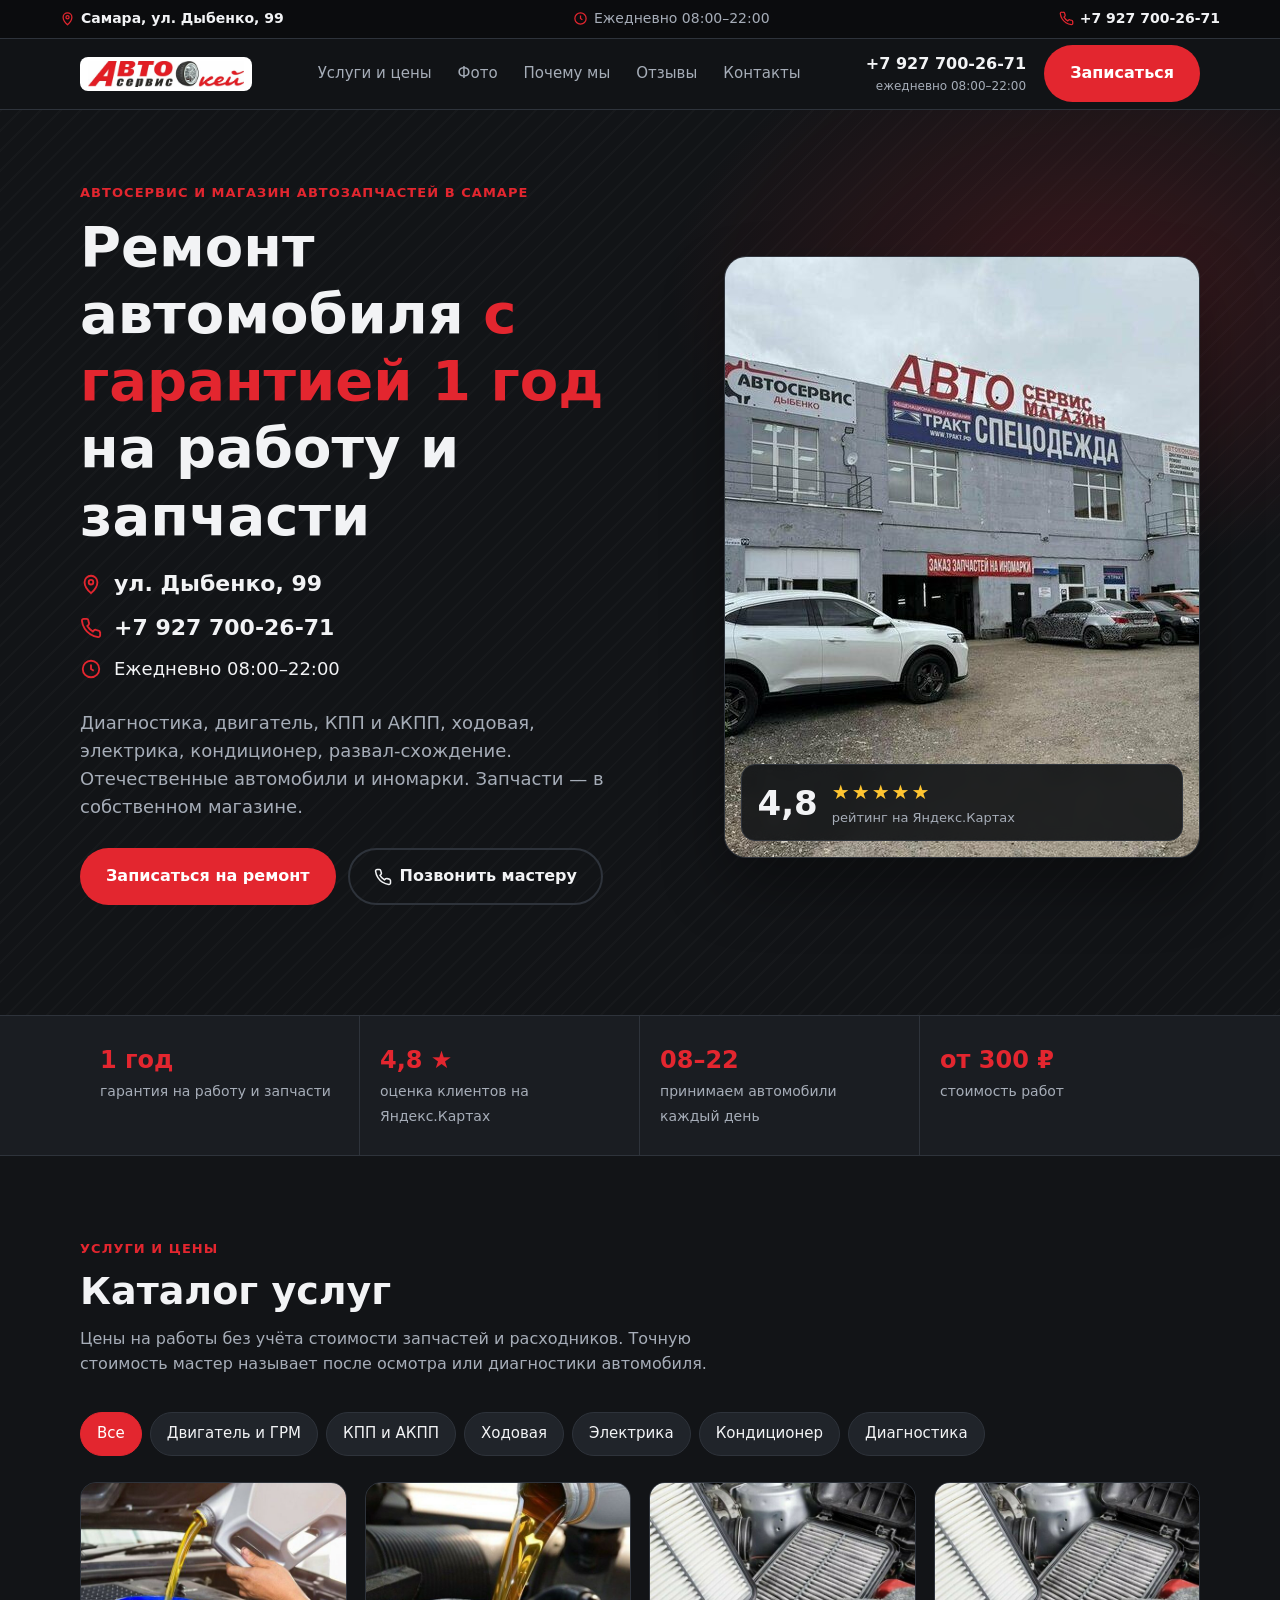
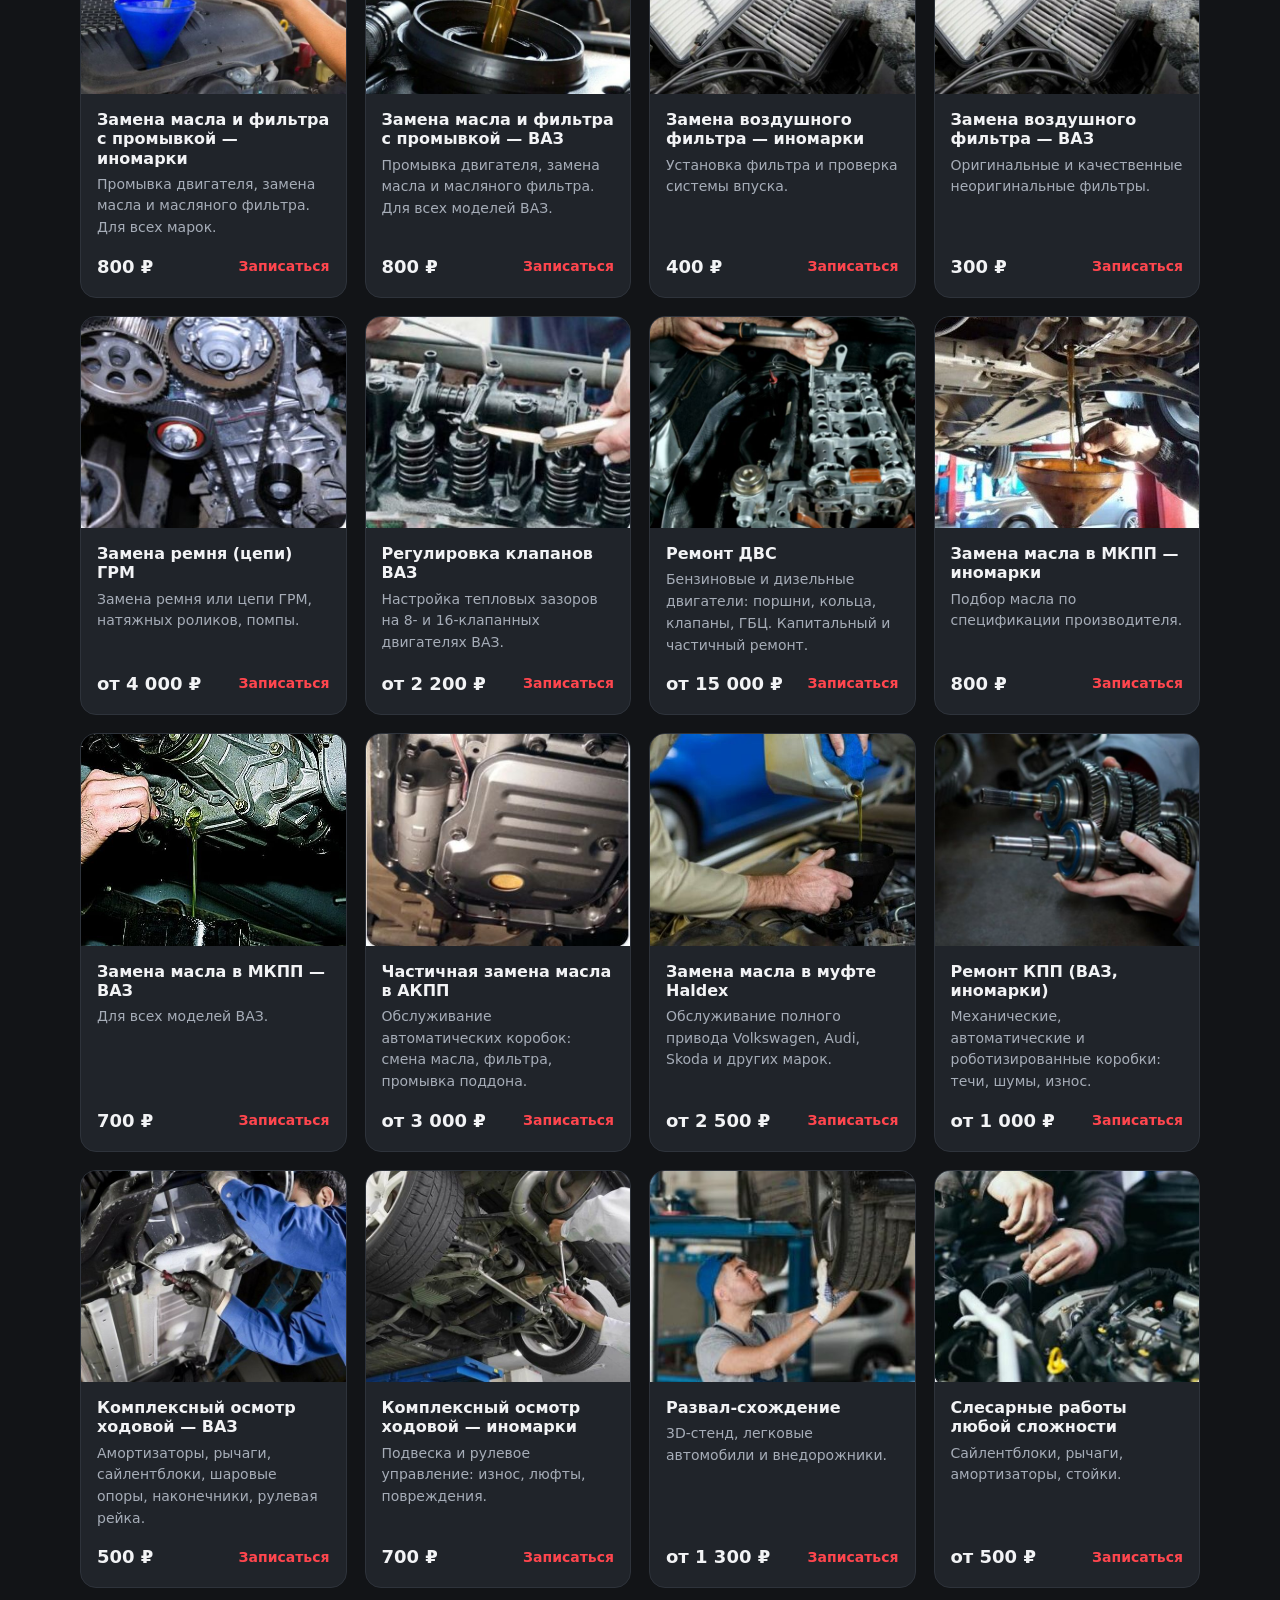
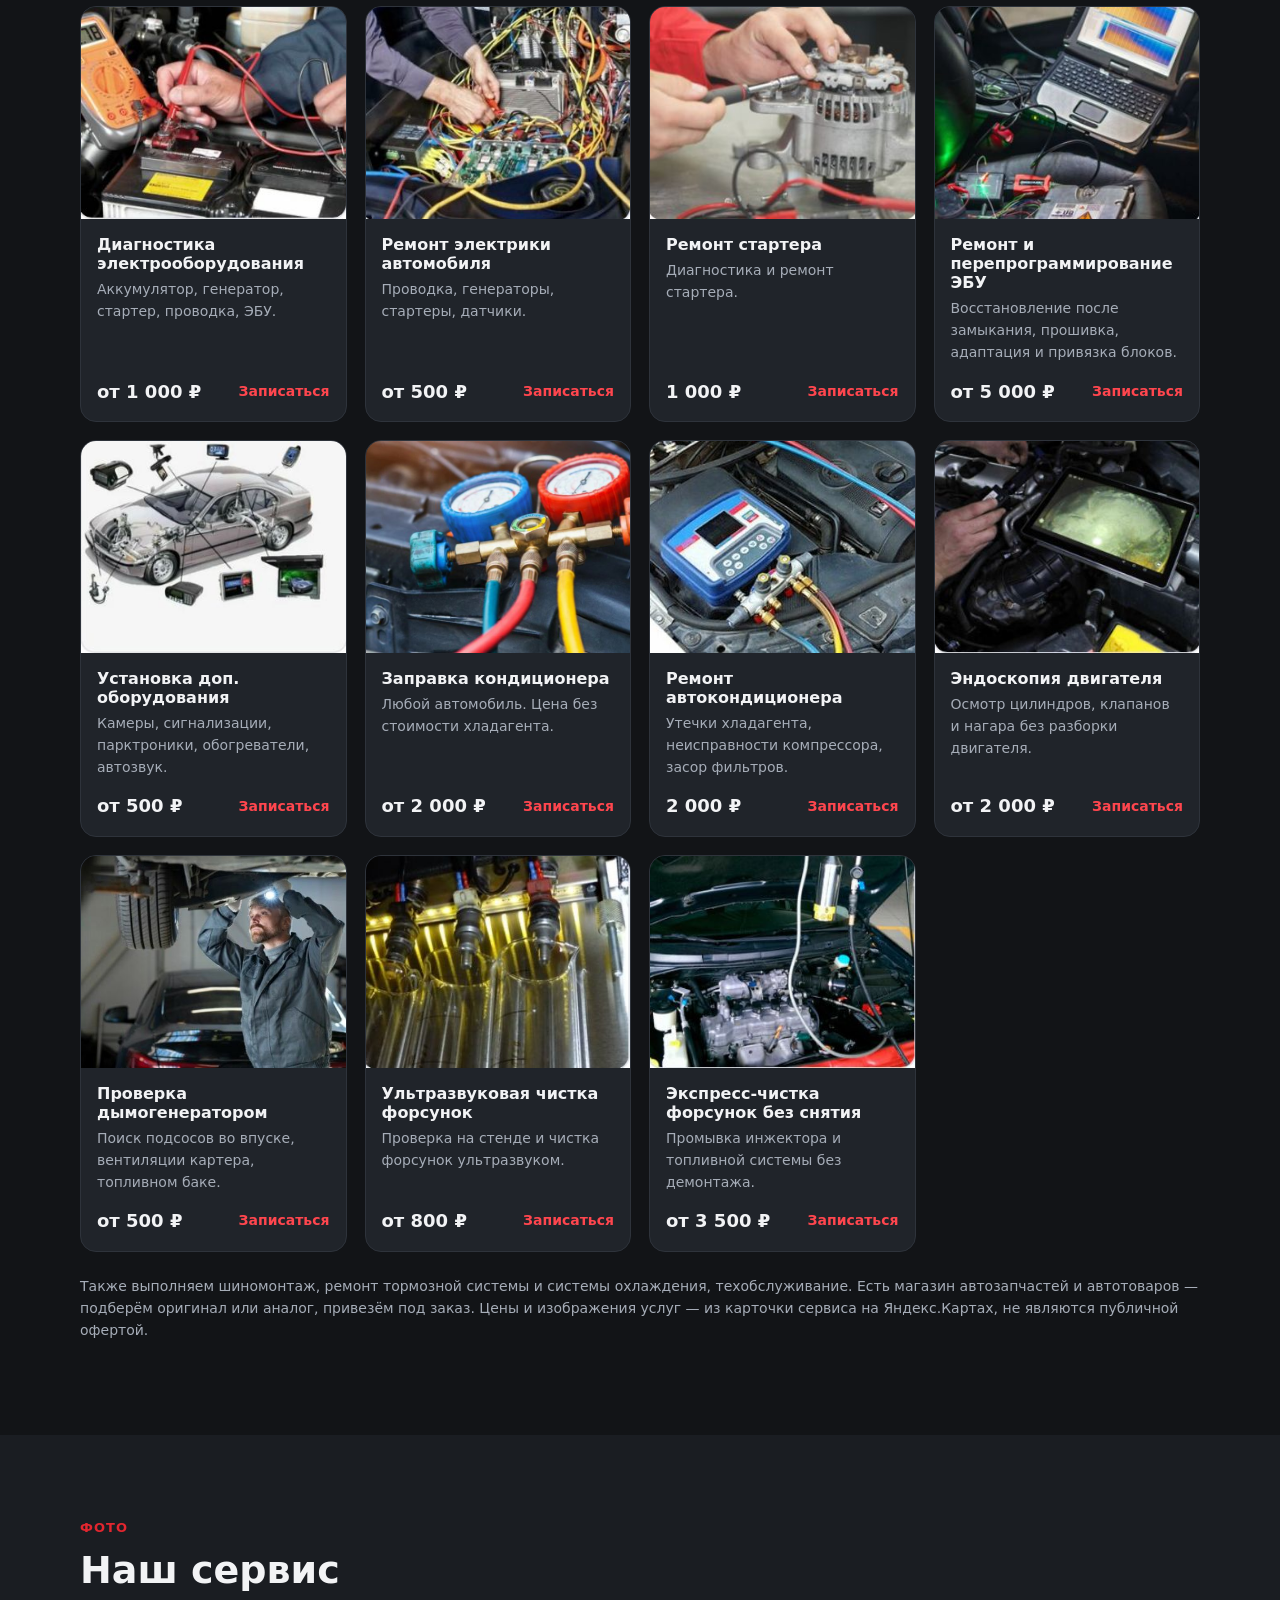
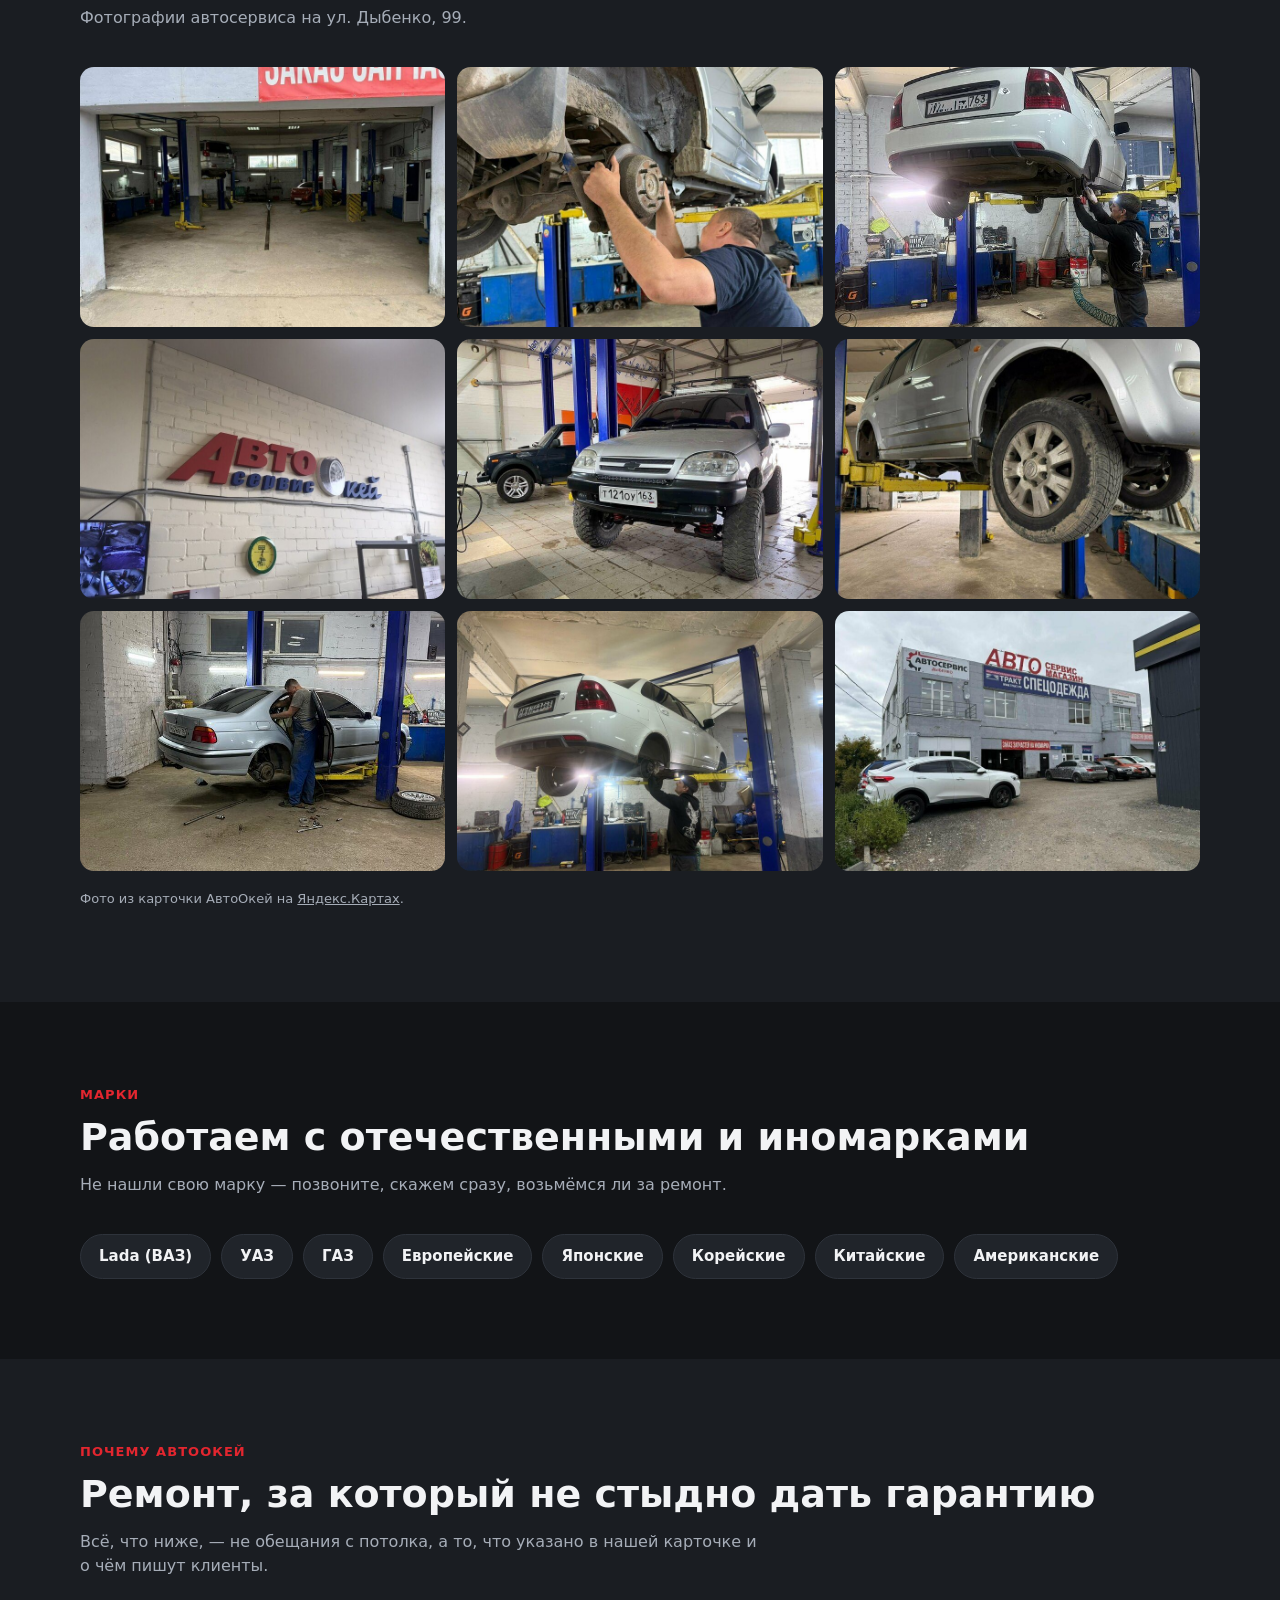
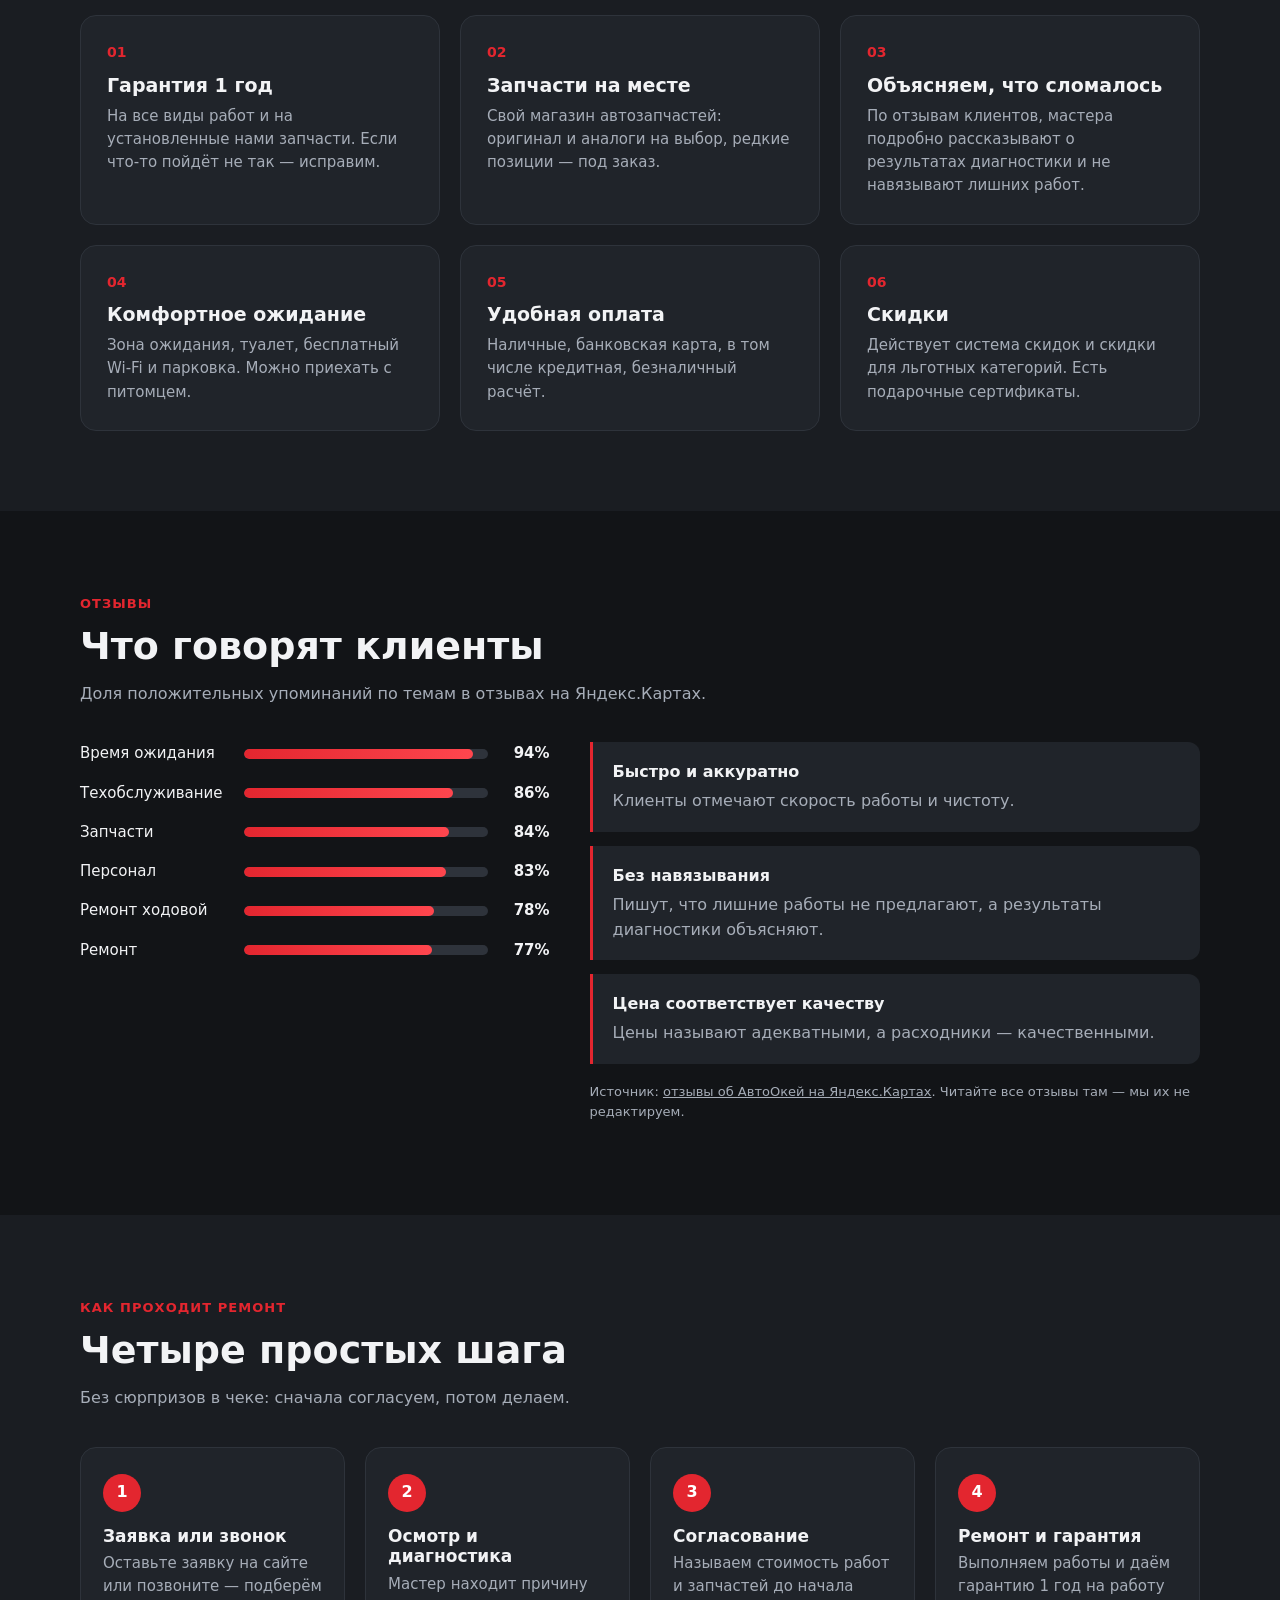
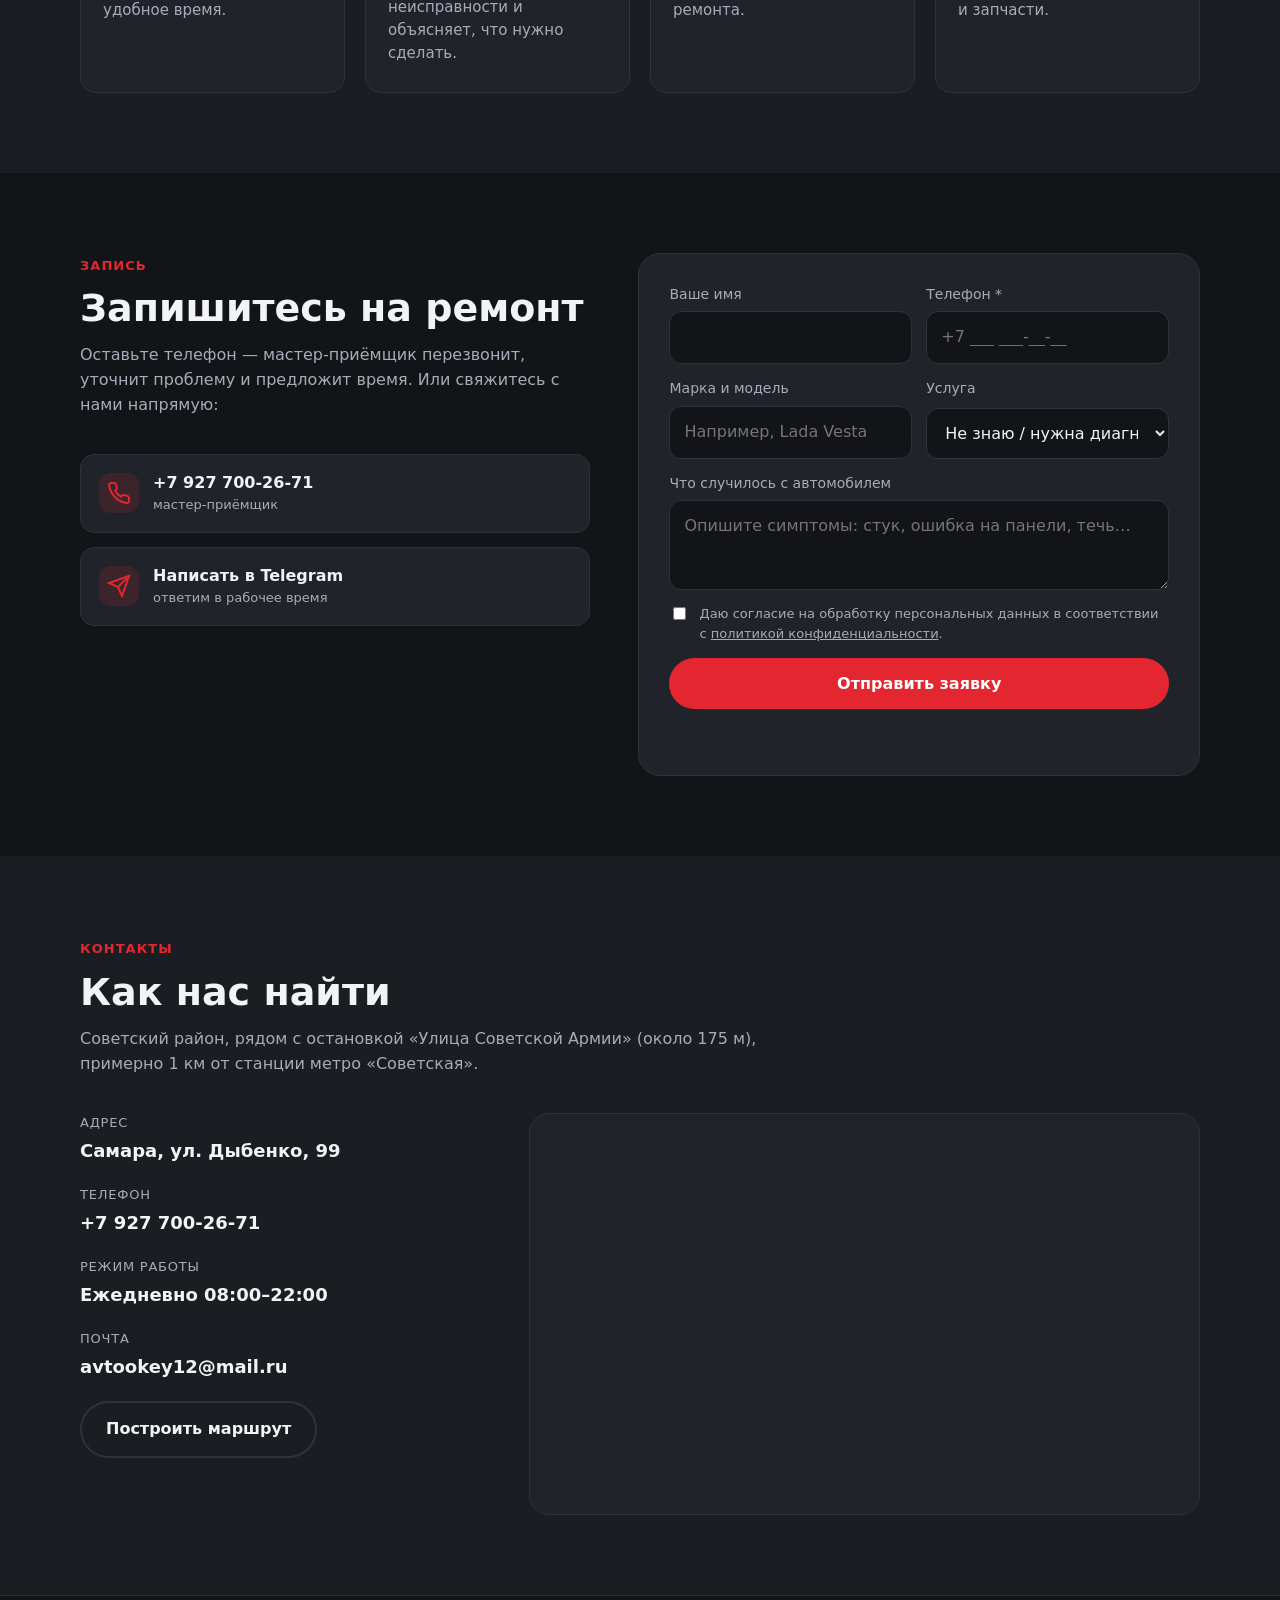
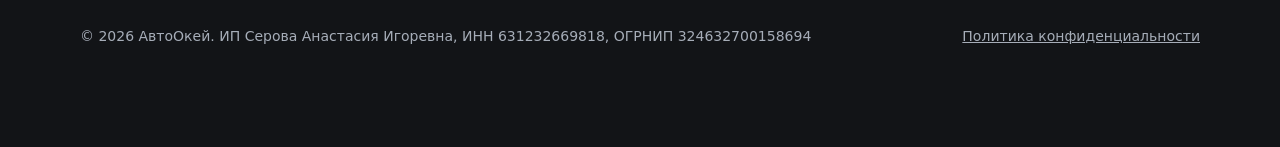
==== commit 58df203d: "AvtoOkey site: address and phone up top, Yandex Maps photos and service catalog Co-Authored-By: Clau" ====
--- a/avtookey/index.html
+++ b/avtookey/index.html
@@ -10,7 +10,7 @@
   <meta property="og:description" content="Ремонт отечественных и иномарок, магазин запчастей, гарантия 1 год. Запись: +7 927 700-26-71." />
   <meta property="og:type" content="website" />
   <meta property="og:locale" content="ru_RU" />
-  <link rel="icon" href="data:image/svg+xml,%3Csvg xmlns='http://www.w3.org/2000/svg' viewBox='0 0 64 64'%3E%3Crect width='64' height='64' rx='14' fill='%23ff6a13'/%3E%3Ctext x='32' y='43' font-family='Arial' font-weight='700' font-size='30' text-anchor='middle' fill='%23121417'%3EAO%3C/text%3E%3C/svg%3E" />
+  <link rel="icon" href="data:image/svg+xml,%3Csvg xmlns='http://www.w3.org/2000/svg' viewBox='0 0 64 64'%3E%3Crect width='64' height='64' rx='14' fill='%23e3262f'/%3E%3Ctext x='32' y='43' font-family='Arial' font-weight='700' font-size='30' text-anchor='middle' fill='%23ffffff'%3EAO%3C/text%3E%3C/svg%3E" />
 
   <script type="application/ld+json">
   {
@@ -40,8 +40,8 @@
       --line: #2e333b;
       --text: #f2f3f5;
       --muted: #a6adb8;
-      --accent: #ff6a13;
-      --accent-2: #ff8a3d;
+      --accent: #e3262f;
+      --accent-2: #ff464e;
       --ok: #3ccf7a;
       --radius: 16px;
       --container: 1160px;
@@ -79,7 +79,7 @@
       font-family: inherit;
     }
     .btn:hover { transform: translateY(-1px); }
-    .btn-primary { background: var(--accent); color: #121417; }
+    .btn-primary { background: var(--accent); color: #fff; }
     .btn-primary:hover { background: var(--accent-2); }
     .btn-ghost { border-color: var(--line); color: var(--text); background: transparent; }
     .btn-ghost:hover { border-color: var(--accent); }
@@ -109,7 +109,7 @@
     .hero::before {
       content: ""; position: absolute; inset: 0;
       background:
-        radial-gradient(600px 400px at 85% 20%, rgba(255,106,19,.16), transparent 70%),
+        radial-gradient(600px 400px at 85% 20%, rgba(227,38,47,.18), transparent 70%),
         repeating-linear-gradient(135deg, rgba(255,255,255,.018) 0 2px, transparent 2px 14px);
       pointer-events: none;
     }
@@ -151,7 +151,7 @@
     }
     .svc-head { display: flex; align-items: center; gap: 12px; margin-bottom: 16px; }
     .svc-icon {
-      width: 44px; height: 44px; border-radius: 12px; background: rgba(255,106,19,.12); color: var(--accent);
+      width: 44px; height: 44px; border-radius: 12px; background: rgba(227,38,47,.14); color: var(--accent);
       display: grid; place-items: center; flex-shrink: 0;
     }
     .svc-icon svg { width: 24px; height: 24px; }
@@ -199,7 +199,7 @@
     .step::before {
       counter-increment: s; content: counter(s);
       width: 38px; height: 38px; border-radius: 50%; display: grid; place-items: center;
-      background: var(--accent); color: #121417; font-weight: 900; margin-bottom: 14px;
+      background: var(--accent); color: #fff; font-weight: 900; margin-bottom: 14px;
     }
     .step h3 { font-size: 17px; margin-bottom: 6px; }
     .step p { margin: 0; color: var(--muted); font-size: 15px; }
@@ -241,6 +241,63 @@
     .footer-inner { display: flex; flex-wrap: wrap; justify-content: space-between; gap: 16px; }
     .footer a { color: var(--muted); }
 
+    /* Top bar */
+    .topbar { background: #0b0c0e; border-bottom: 1px solid var(--line); font-size: 14px; }
+    .topbar-inner { display: flex; flex-wrap: wrap; justify-content: space-between; gap: 6px 22px; padding: 8px 0; }
+    .topbar a, .topbar span { color: var(--muted); text-decoration: none; display: inline-flex; align-items: center; gap: 6px; }
+    .topbar a:hover { color: var(--text); }
+    .topbar b { color: var(--text); }
+    .topbar svg { width: 15px; height: 15px; color: var(--accent); flex-shrink: 0; }
+    .logo-img { height: 34px; width: auto; background: #fff; border-radius: 8px; padding: 4px 8px; }
+
+    /* Hero contacts + photo */
+    .hero-contacts { display: grid; gap: 10px; margin: 0 0 26px; }
+    .hero-contacts a, .hero-contacts div { display: flex; align-items: center; gap: 12px; text-decoration: none; font-size: 18px; }
+    .hero-contacts b { font-size: 22px; }
+    .hero-contacts svg { width: 22px; height: 22px; color: var(--accent); flex-shrink: 0; }
+    .hero-photo { position: relative; border-radius: 22px; overflow: hidden; border: 1px solid var(--line); box-shadow: 0 30px 60px rgba(0,0,0,.35); }
+    .hero-photo img { width: 100%; aspect-ratio: 4 / 3; object-fit: cover; }
+    .hero-badge {
+      position: absolute; left: 16px; bottom: 16px; right: 16px; display: flex; align-items: center; gap: 14px;
+      background: rgba(18,20,23,.9); backdrop-filter: blur(6px); border: 1px solid var(--line); border-radius: 14px; padding: 12px 16px;
+    }
+    .hero-badge .rating-num { font-size: 34px; }
+    .hero-badge small { color: var(--muted); display: block; font-size: 13px; }
+
+    /* Catalog */
+    .filters { display: flex; flex-wrap: wrap; gap: 8px; margin-bottom: 26px; }
+    .chip {
+      padding: 9px 16px; border-radius: 999px; border: 1px solid var(--line); background: var(--card); color: var(--text);
+      font: inherit; font-size: 15px; cursor: pointer;
+    }
+    .chip:hover { border-color: var(--accent); }
+    .chip.active { background: var(--accent); border-color: var(--accent); color: #fff; }
+    .catalog { display: grid; grid-template-columns: repeat(4, 1fr); gap: 18px; }
+    .item { background: var(--card); border: 1px solid var(--line); border-radius: var(--radius); overflow: hidden; display: flex; flex-direction: column; }
+    .item[hidden] { display: none; }
+    .item img { width: 100%; height: auto; aspect-ratio: 5 / 4; object-fit: cover; background: var(--bg-2); }
+    .item-body { padding: 16px; display: flex; flex-direction: column; flex: 1; }
+    .item h3 { font-size: 16px; margin-bottom: 6px; }
+    .item p { margin: 0 0 14px; color: var(--muted); font-size: 14px; flex: 1; }
+    .item-foot { display: flex; align-items: center; justify-content: space-between; gap: 10px; }
+    .item-foot b { font-size: 18px; white-space: nowrap; }
+    .item-btn { font-size: 14px; font-weight: 700; color: var(--accent-2); text-decoration: none; }
+    .item-btn:hover { text-decoration: underline; }
+
+    /* Gallery */
+    .gallery { display: grid; grid-template-columns: repeat(3, 1fr); grid-auto-rows: 260px; gap: 12px; }
+    .gallery button { padding: 0; border: 0; border-radius: 14px; overflow: hidden; cursor: zoom-in; background: var(--card); }
+    .gallery img { width: 100%; height: 100%; object-fit: cover; transition: transform .3s ease; }
+    .gallery button:hover img { transform: scale(1.04); }
+    .lightbox { position: fixed; inset: 0; z-index: 100; background: rgba(0,0,0,.92); display: none; align-items: center; justify-content: center; padding: 20px; }
+    .lightbox.open { display: flex; }
+    .lightbox img { max-width: 100%; max-height: 88vh; border-radius: 10px; }
+    .lb-btn { position: absolute; background: rgba(255,255,255,.12); color: #fff; border: 0; width: 48px; height: 48px; border-radius: 50%; font-size: 24px; cursor: pointer; }
+    .lb-btn:hover { background: rgba(255,255,255,.25); }
+    .lb-close { top: 16px; right: 16px; }
+    .lb-prev { left: 16px; top: 50%; transform: translateY(-50%); }
+    .lb-next { right: 16px; top: 50%; transform: translateY(-50%); }
+
     /* Mobile call bar */
     .callbar { display: none; }
 
@@ -248,6 +305,8 @@
       .nav { display: none; }
       .hero-inner, .booking, .contacts, .rev-wrap { grid-template-columns: 1fr; }
       .services-grid, .adv-grid { grid-template-columns: 1fr 1fr; }
+      .catalog { grid-template-columns: repeat(3, 1fr); }
+      .gallery { grid-auto-rows: 200px; }
       .steps { grid-template-columns: 1fr 1fr; }
       .strip-inner { grid-template-columns: 1fr 1fr; }
       .strip-item:nth-child(2) { border-right: 0; }
@@ -260,6 +319,16 @@
       .header-phone small { display: none; }
       .hero { padding: 40px 0 56px; }
       .services-grid, .adv-grid, .steps, .form-row { grid-template-columns: 1fr; }
+      .catalog { grid-template-columns: 1fr 1fr; gap: 12px; }
+      .item-body { padding: 12px; }
+      .item h3 { font-size: 15px; }
+      .item p { display: none; }
+      .item-foot { flex-direction: column; align-items: flex-start; gap: 4px; }
+      .item-foot b { font-size: 16px; }
+      .gallery { grid-template-columns: 1fr 1fr; grid-auto-rows: 140px; gap: 8px; }
+      .gallery button:first-child { grid-column: span 2; grid-row: span 1; }
+      .topbar .tb-hours { display: none; }
+      .hero-contacts b { font-size: 20px; }
       .hero-actions .btn { width: 100%; }
       .bar-row { grid-template-columns: 110px 1fr 42px; font-size: 14px; }
       .form { padding: 22px; }
@@ -275,14 +344,22 @@
 </head>
 <body>
 
+  <div class="topbar">
+    <div class="container topbar-inner">
+      <a href="https://yandex.ru/maps/org/avtookey/66669698937/" target="_blank" rel="noopener"><svg viewBox="0 0 24 24" fill="none" stroke="currentColor" stroke-width="2" aria-hidden="true"><path d="M12 22s7-6.1 7-12a7 7 0 1 0-14 0c0 5.9 7 12 7 12z"/><circle cx="12" cy="10" r="2.5"/></svg><b>Самара, ул. Дыбенко, 99</b></a>
+      <span class="tb-hours"><svg viewBox="0 0 24 24" fill="none" stroke="currentColor" stroke-width="2" aria-hidden="true"><circle cx="12" cy="12" r="9"/><path d="M12 7v5l3 2"/></svg>Ежедневно 08:00–22:00</span>
+      <a href="tel:+79277002671"><svg viewBox="0 0 24 24" fill="none" stroke="currentColor" stroke-width="2" aria-hidden="true"><path d="M22 16.9v3a2 2 0 0 1-2.2 2 19.8 19.8 0 0 1-8.6-3.1 19.5 19.5 0 0 1-6-6A19.8 19.8 0 0 1 2.1 4.2 2 2 0 0 1 4.1 2h3a2 2 0 0 1 2 1.7c.1.9.4 1.8.7 2.7a2 2 0 0 1-.5 2.1L8 9.8a16 16 0 0 0 6 6l1.3-1.3a2 2 0 0 1 2.1-.4c.9.3 1.8.6 2.7.7a2 2 0 0 1 1.7 2z"/></svg><b>+7 927 700-26-71</b></a>
+    </div>
+  </div>
+
   <header class="header">
     <div class="container header-inner">
       <a href="#top" class="logo" aria-label="АвтоОкей — на главную">
-        <span class="logo-mark">АО</span>
-        <span>АвтоОкей</span>
+        <img class="logo-img" src="img/logo.jpg" alt="Автосервис АвтоОкей" width="204" height="34" />
       </a>
       <nav class="nav" aria-label="Основное меню">
         <a href="#services">Услуги и цены</a>
+        <a href="#gallery">Фото</a>
         <a href="#advantages">Почему мы</a>
         <a href="#reviews">Отзывы</a>
         <a href="#contacts">Контакты</a>
@@ -303,41 +380,33 @@
     <section class="hero">
       <div class="container hero-inner">
         <div>
-          <span class="eyebrow">Автосервис в Самаре · ул. Дыбенко, 99</span>
+          <span class="eyebrow">Автосервис и магазин автозапчастей в Самаре</span>
           <h1>Ремонт автомобиля <span>с гарантией 1 год</span> на работу и запчасти</h1>
+          <div class="hero-contacts">
+            <a href="https://yandex.ru/maps/org/avtookey/66669698937/" target="_blank" rel="noopener"><svg viewBox="0 0 24 24" fill="none" stroke="currentColor" stroke-width="2" aria-hidden="true"><path d="M12 22s7-6.1 7-12a7 7 0 1 0-14 0c0 5.9 7 12 7 12z"/><circle cx="12" cy="10" r="2.5"/></svg><span><b>ул. Дыбенко, 99</b></span></a>
+            <a href="tel:+79277002671"><svg viewBox="0 0 24 24" fill="none" stroke="currentColor" stroke-width="2" aria-hidden="true"><path d="M22 16.9v3a2 2 0 0 1-2.2 2 19.8 19.8 0 0 1-8.6-3.1 19.5 19.5 0 0 1-6-6A19.8 19.8 0 0 1 2.1 4.2 2 2 0 0 1 4.1 2h3a2 2 0 0 1 2 1.7c.1.9.4 1.8.7 2.7a2 2 0 0 1-.5 2.1L8 9.8a16 16 0 0 0 6 6l1.3-1.3a2 2 0 0 1 2.1-.4c.9.3 1.8.6 2.7.7a2 2 0 0 1 1.7 2z"/></svg><span><b>+7 927 700-26-71</b></span></a>
+            <div><svg viewBox="0 0 24 24" fill="none" stroke="currentColor" stroke-width="2" aria-hidden="true"><circle cx="12" cy="12" r="9"/><path d="M12 7v5l3 2"/></svg><span>Ежедневно 08:00–22:00</span></div>
+          </div>
           <p class="hero-sub">
             Диагностика, двигатель, КПП и АКПП, ходовая, электрика, кондиционер, развал-схождение.
-            Обслуживаем отечественные, европейские, японские, корейские и китайские автомобили.
-            Запчасти — в собственном магазине.
+            Отечественные автомобили и иномарки. Запчасти — в собственном магазине.
           </p>
           <div class="hero-actions">
             <a href="#booking" class="btn btn-primary">Записаться на ремонт</a>
-            <a href="tel:+79277002671" class="btn btn-ghost">
-              <svg viewBox="0 0 24 24" fill="none" stroke="currentColor" stroke-width="2" aria-hidden="true"><path d="M22 16.9v3a2 2 0 0 1-2.2 2 19.8 19.8 0 0 1-8.6-3.1 19.5 19.5 0 0 1-6-6A19.8 19.8 0 0 1 2.1 4.2 2 2 0 0 1 4.1 2h3a2 2 0 0 1 2 1.7c.1.9.4 1.8.7 2.7a2 2 0 0 1-.5 2.1L8 9.8a16 16 0 0 0 6 6l1.3-1.3a2 2 0 0 1 2.1-.4c.9.3 1.8.6 2.7.7a2 2 0 0 1 1.7 2z"/></svg>
-              Позвонить мастеру
-            </a>
-          </div>
-          <div class="hero-meta">
-            <span>Работаем <b>ежедневно 08:00–22:00</b></span>
-            <span>Оплата <b>наличными, картой, по безналу</b></span>
-          </div>
-        </div>
-
-        <aside class="hero-card" aria-label="Рейтинг и гарантии">
-          <div class="rating">
+            <a href="tel:+79277002671" class="btn btn-ghost"><svg viewBox="0 0 24 24" fill="none" stroke="currentColor" stroke-width="2" aria-hidden="true"><path d="M22 16.9v3a2 2 0 0 1-2.2 2 19.8 19.8 0 0 1-8.6-3.1 19.5 19.5 0 0 1-6-6A19.8 19.8 0 0 1 2.1 4.2 2 2 0 0 1 4.1 2h3a2 2 0 0 1 2 1.7c.1.9.4 1.8.7 2.7a2 2 0 0 1-.5 2.1L8 9.8a16 16 0 0 0 6 6l1.3-1.3a2 2 0 0 1 2.1-.4c.9.3 1.8.6 2.7.7a2 2 0 0 1 1.7 2z"/></svg>Позвонить мастеру</a>
+          </div>
+        </div>
+
+        <div class="hero-photo">
+          <img src="img/photos/photo-01.jpg" alt="Здание автосервиса АвтоОкей на ул. Дыбенко, 99" width="800" height="600" />
+          <div class="hero-badge">
             <div class="rating-num">4,8</div>
             <div>
               <div class="stars" aria-label="Оценка 4,8 из 5">★★★★★</div>
               <small>рейтинг на Яндекс.Картах</small>
             </div>
           </div>
-          <ul class="hero-list">
-            <li><span class="check">✓</span><span><b>Гарантия 1 год</b> на все виды работ и запчасти</span></li>
-            <li><span class="check">✓</span><span>Запчасти <b>в оригинале и аналогах</b>, есть под заказ</span></li>
-            <li><span class="check">✓</span><span>Зона ожидания, <b>Wi‑Fi</b> и парковка</span></li>
-            <li><span class="check">✓</span><span>Скидки и <b>подарочные сертификаты</b></span></li>
-          </ul>
-        </aside>
+        </div>
       </div>
     </section>
 
@@ -355,98 +424,265 @@
     <section class="section" id="services">
       <div class="container">
         <span class="eyebrow">Услуги и цены</span>
-        <h2>Что мы ремонтируем</h2>
+        <h2>Каталог услуг</h2>
         <p class="section-lead">Цены на работы без учёта стоимости запчастей и расходников. Точную стоимость мастер называет после осмотра или диагностики автомобиля.</p>
 
-        <div class="services-grid">
-
-          <article class="svc">
-            <div class="svc-head">
-              <div class="svc-icon"><svg viewBox="0 0 24 24" fill="none" stroke="currentColor" stroke-width="2" aria-hidden="true"><rect x="3" y="7" width="14" height="10" rx="2"/><path d="M17 10h2l2 2v2l-2 2h-2M7 7V4h6v3M6 17v3M14 17v3"/></svg></div>
-              <h3>Двигатель и ГРМ</h3>
-            </div>
-            <ul class="price-list">
-              <li><span class="n">Замена масла и фильтра с промывкой</span><span class="p">от 800 ₽</span></li>
-              <li><span class="n">Замена воздушного фильтра (ВАЗ / иномарки)</span><span class="p">300 / 400 ₽</span></li>
-              <li><span class="n">Замена ремня (цепи) ГРМ</span><span class="p">от 4 000 ₽</span></li>
-              <li><span class="n">Регулировка клапанов ВАЗ</span><span class="p">от 2 200 ₽</span></li>
-              <li><span class="n">Ремонт ДВС</span><span class="p">от 15 000 ₽</span></li>
-            </ul>
-          </article>
-
-          <article class="svc">
-            <div class="svc-head">
-              <div class="svc-icon"><svg viewBox="0 0 24 24" fill="none" stroke="currentColor" stroke-width="2" aria-hidden="true"><circle cx="12" cy="12" r="3"/><path d="M19.4 15a1.7 1.7 0 0 0 .3 1.8l.1.1a2 2 0 1 1-2.8 2.8l-.1-.1a1.7 1.7 0 0 0-1.8-.3 1.7 1.7 0 0 0-1 1.5V21a2 2 0 1 1-4 0v-.1a1.7 1.7 0 0 0-1.1-1.5 1.7 1.7 0 0 0-1.8.3l-.1.1a2 2 0 1 1-2.8-2.8l.1-.1a1.7 1.7 0 0 0 .3-1.8 1.7 1.7 0 0 0-1.5-1H3a2 2 0 1 1 0-4h.1a1.7 1.7 0 0 0 1.5-1.1 1.7 1.7 0 0 0-.3-1.8l-.1-.1a2 2 0 1 1 2.8-2.8l.1.1a1.7 1.7 0 0 0 1.8.3H9a1.7 1.7 0 0 0 1-1.5V3a2 2 0 1 1 4 0v.1a1.7 1.7 0 0 0 1 1.5 1.7 1.7 0 0 0 1.8-.3l.1-.1a2 2 0 1 1 2.8 2.8l-.1.1a1.7 1.7 0 0 0-.3 1.8V9a1.7 1.7 0 0 0 1.5 1H21a2 2 0 1 1 0 4h-.1a1.7 1.7 0 0 0-1.5 1z"/></svg></div>
-              <h3>Коробка передач</h3>
-            </div>
-            <ul class="price-list">
-              <li><span class="n">Замена масла в МКПП (ВАЗ / иномарки)</span><span class="p">700 / 800 ₽</span></li>
-              <li><span class="n">Частичная замена масла в АКПП</span><span class="p">от 3 000 ₽</span></li>
-              <li><span class="n">Замена масла в муфте Haldex</span><span class="p">от 2 500 ₽</span></li>
-              <li><span class="n">Ремонт КПП (ВАЗ, иномарки)</span><span class="p">от 1 000 ₽</span></li>
-              <li><span class="n">Ремонт АКПП</span><span class="p">уточняйте</span></li>
-            </ul>
-          </article>
-
-          <article class="svc">
-            <div class="svc-head">
-              <div class="svc-icon"><svg viewBox="0 0 24 24" fill="none" stroke="currentColor" stroke-width="2" aria-hidden="true"><circle cx="12" cy="12" r="9"/><circle cx="12" cy="12" r="3"/><path d="M12 3v6M12 15v6M3 12h6M15 12h6"/></svg></div>
-              <h3>Ходовая и развал</h3>
-            </div>
-            <ul class="price-list">
-              <li><span class="n">Комплексный осмотр ходовой ВАЗ</span><span class="p">500 ₽</span></li>
-              <li><span class="n">Комплексный осмотр ходовой иномарки</span><span class="p">700 ₽</span></li>
-              <li><span class="n">Развал-схождение</span><span class="p">от 1 300 ₽</span></li>
-              <li><span class="n">Слесарные работы любой сложности</span><span class="p">от 500 ₽</span></li>
-              <li><span class="n">Шиномонтаж</span><span class="p">уточняйте</span></li>
-            </ul>
-          </article>
-
-          <article class="svc">
-            <div class="svc-head">
-              <div class="svc-icon"><svg viewBox="0 0 24 24" fill="none" stroke="currentColor" stroke-width="2" aria-hidden="true"><path d="M13 2 4 14h7l-1 8 9-12h-7l1-8z"/></svg></div>
-              <h3>Автоэлектрика</h3>
-            </div>
-            <ul class="price-list">
-              <li><span class="n">Диагностика электрооборудования</span><span class="p">от 1 000 ₽</span></li>
-              <li><span class="n">Устранение неисправностей электрики</span><span class="p">от 500 ₽</span></li>
-              <li><span class="n">Ремонт стартера</span><span class="p">1 000 ₽</span></li>
-              <li><span class="n">Ремонт и перепрограммирование ЭБУ</span><span class="p">от 5 000 ₽</span></li>
-              <li><span class="n">Установка доп. оборудования</span><span class="p">от 500 ₽</span></li>
-            </ul>
-          </article>
-
-          <article class="svc">
-            <div class="svc-head">
-              <div class="svc-icon"><svg viewBox="0 0 24 24" fill="none" stroke="currentColor" stroke-width="2" aria-hidden="true"><path d="M12 2v20M4.9 4.9l14.2 14.2M2 12h20M4.9 19.1 19.1 4.9"/></svg></div>
-              <h3>Кондиционер</h3>
-            </div>
-            <ul class="price-list">
-              <li><span class="n">Заправка кондиционера любого авто (без стоимости фреона)</span><span class="p">от 2 000 ₽</span></li>
-              <li><span class="n">Ремонт автокондиционера</span><span class="p">2 000 ₽</span></li>
-            </ul>
-          </article>
-
-          <article class="svc">
-            <div class="svc-head">
-              <div class="svc-icon"><svg viewBox="0 0 24 24" fill="none" stroke="currentColor" stroke-width="2" aria-hidden="true"><circle cx="11" cy="11" r="7"/><path d="m21 21-4.3-4.3"/></svg></div>
-              <h3>Диагностика и чистка</h3>
-            </div>
-            <ul class="price-list">
-              <li><span class="n">Эндоскопия двигателя</span><span class="p">от 2 000 ₽</span></li>
-              <li><span class="n">Проверка дымогенератором</span><span class="p">от 500 ₽</span></li>
-              <li><span class="n">Ультразвуковая чистка форсунок</span><span class="p">от 800 ₽</span></li>
-              <li><span class="n">Экспресс-чистка форсунок без снятия</span><span class="p">от 3 500 ₽</span></li>
-            </ul>
-          </article>
-
-        </div>
-        <p class="price-note">Также выполняем ремонт тормозной системы и системы охлаждения, техобслуживание. Есть магазин автозапчастей и автотоваров — подберём оригинал или аналог, привезём под заказ. Цены не являются публичной офертой.</p>
+        <div class="filters" role="group" aria-label="Фильтр услуг">
+          <button type="button" class="chip active" data-filter="all">Все</button>
+          <button type="button" class="chip" data-filter="engine">Двигатель и ГРМ</button>
+          <button type="button" class="chip" data-filter="kpp">КПП и АКПП</button>
+          <button type="button" class="chip" data-filter="chassis">Ходовая</button>
+          <button type="button" class="chip" data-filter="electric">Электрика</button>
+          <button type="button" class="chip" data-filter="ac">Кондиционер</button>
+          <button type="button" class="chip" data-filter="diag">Диагностика</button>
+        </div>
+
+        <div class="catalog" id="catalog">
+          <article class="item" data-cat="engine">
+            <img src="img/catalog/item-03.jpg" alt="Замена масла и фильтра с промывкой — иномарки" loading="lazy" width="560" height="448" />
+            <div class="item-body">
+              <h3>Замена масла и фильтра с промывкой — иномарки</h3>
+              <p>Промывка двигателя, замена масла и масляного фильтра. Для всех марок.</p>
+              <div class="item-foot"><b>800 ₽</b><a href="#booking" class="item-btn" data-service="Замена масла и фильтра с промывкой — иномарки">Записаться</a></div>
+            </div>
+          </article>
+          <article class="item" data-cat="engine">
+            <img src="img/catalog/item-04.jpg" alt="Замена масла и фильтра с промывкой — ВАЗ" loading="lazy" width="560" height="448" />
+            <div class="item-body">
+              <h3>Замена масла и фильтра с промывкой — ВАЗ</h3>
+              <p>Промывка двигателя, замена масла и масляного фильтра. Для всех моделей ВАЗ.</p>
+              <div class="item-foot"><b>800 ₽</b><a href="#booking" class="item-btn" data-service="Замена масла и фильтра с промывкой — ВАЗ">Записаться</a></div>
+            </div>
+          </article>
+          <article class="item" data-cat="engine">
+            <img src="img/catalog/item-05.jpg" alt="Замена воздушного фильтра — иномарки" loading="lazy" width="560" height="448" />
+            <div class="item-body">
+              <h3>Замена воздушного фильтра — иномарки</h3>
+              <p>Установка фильтра и проверка системы впуска.</p>
+              <div class="item-foot"><b>400 ₽</b><a href="#booking" class="item-btn" data-service="Замена воздушного фильтра — иномарки">Записаться</a></div>
+            </div>
+          </article>
+          <article class="item" data-cat="engine">
+            <img src="img/catalog/item-06.jpg" alt="Замена воздушного фильтра — ВАЗ" loading="lazy" width="560" height="448" />
+            <div class="item-body">
+              <h3>Замена воздушного фильтра — ВАЗ</h3>
+              <p>Оригинальные и качественные неоригинальные фильтры.</p>
+              <div class="item-foot"><b>300 ₽</b><a href="#booking" class="item-btn" data-service="Замена воздушного фильтра — ВАЗ">Записаться</a></div>
+            </div>
+          </article>
+          <article class="item" data-cat="engine">
+            <img src="img/catalog/item-24.jpg" alt="Замена ремня (цепи) ГРМ" loading="lazy" width="560" height="448" />
+            <div class="item-body">
+              <h3>Замена ремня (цепи) ГРМ</h3>
+              <p>Замена ремня или цепи ГРМ, натяжных роликов, помпы.</p>
+              <div class="item-foot"><b>от 4 000 ₽</b><a href="#booking" class="item-btn" data-service="Замена ремня (цепи) ГРМ">Записаться</a></div>
+            </div>
+          </article>
+          <article class="item" data-cat="engine">
+            <img src="img/catalog/item-25.jpg" alt="Регулировка клапанов ВАЗ" loading="lazy" width="560" height="448" />
+            <div class="item-body">
+              <h3>Регулировка клапанов ВАЗ</h3>
+              <p>Настройка тепловых зазоров на 8- и 16-клапанных двигателях ВАЗ.</p>
+              <div class="item-foot"><b>от 2 200 ₽</b><a href="#booking" class="item-btn" data-service="Регулировка клапанов ВАЗ">Записаться</a></div>
+            </div>
+          </article>
+          <article class="item" data-cat="engine">
+            <img src="img/catalog/item-15.jpg" alt="Ремонт ДВС" loading="lazy" width="560" height="448" />
+            <div class="item-body">
+              <h3>Ремонт ДВС</h3>
+              <p>Бензиновые и дизельные двигатели: поршни, кольца, клапаны, ГБЦ. Капитальный и частичный ремонт.</p>
+              <div class="item-foot"><b>от 15 000 ₽</b><a href="#booking" class="item-btn" data-service="Ремонт ДВС">Записаться</a></div>
+            </div>
+          </article>
+          <article class="item" data-cat="kpp">
+            <img src="img/catalog/item-01.jpg" alt="Замена масла в МКПП — иномарки" loading="lazy" width="560" height="448" />
+            <div class="item-body">
+              <h3>Замена масла в МКПП — иномарки</h3>
+              <p>Подбор масла по спецификации производителя.</p>
+              <div class="item-foot"><b>800 ₽</b><a href="#booking" class="item-btn" data-service="Замена масла в МКПП — иномарки">Записаться</a></div>
+            </div>
+          </article>
+          <article class="item" data-cat="kpp">
+            <img src="img/catalog/item-02.jpg" alt="Замена масла в МКПП — ВАЗ" loading="lazy" width="560" height="448" />
+            <div class="item-body">
+              <h3>Замена масла в МКПП — ВАЗ</h3>
+              <p>Для всех моделей ВАЗ.</p>
+              <div class="item-foot"><b>700 ₽</b><a href="#booking" class="item-btn" data-service="Замена масла в МКПП — ВАЗ">Записаться</a></div>
+            </div>
+          </article>
+          <article class="item" data-cat="kpp">
+            <img src="img/catalog/item-26.jpg" alt="Частичная замена масла в АКПП" loading="lazy" width="560" height="448" />
+            <div class="item-body">
+              <h3>Частичная замена масла в АКПП</h3>
+              <p>Обслуживание автоматических коробок: смена масла, фильтра, промывка поддона.</p>
+              <div class="item-foot"><b>от 3 000 ₽</b><a href="#booking" class="item-btn" data-service="Частичная замена масла в АКПП">Записаться</a></div>
+            </div>
+          </article>
+          <article class="item" data-cat="kpp">
+            <img src="img/catalog/item-14.jpg" alt="Замена масла в муфте Haldex" loading="lazy" width="560" height="448" />
+            <div class="item-body">
+              <h3>Замена масла в муфте Haldex</h3>
+              <p>Обслуживание полного привода Volkswagen, Audi, Skoda и других марок.</p>
+              <div class="item-foot"><b>от 2 500 ₽</b><a href="#booking" class="item-btn" data-service="Замена масла в муфте Haldex">Записаться</a></div>
+            </div>
+          </article>
+          <article class="item" data-cat="kpp">
+            <img src="img/catalog/item-11.jpg" alt="Ремонт КПП (ВАЗ, иномарки)" loading="lazy" width="560" height="448" />
+            <div class="item-body">
+              <h3>Ремонт КПП (ВАЗ, иномарки)</h3>
+              <p>Механические, автоматические и роботизированные коробки: течи, шумы, износ.</p>
+              <div class="item-foot"><b>от 1 000 ₽</b><a href="#booking" class="item-btn" data-service="Ремонт КПП (ВАЗ, иномарки)">Записаться</a></div>
+            </div>
+          </article>
+          <article class="item" data-cat="chassis">
+            <img src="img/catalog/item-08.jpg" alt="Комплексный осмотр ходовой — ВАЗ" loading="lazy" width="560" height="448" />
+            <div class="item-body">
+              <h3>Комплексный осмотр ходовой — ВАЗ</h3>
+              <p>Амортизаторы, рычаги, сайлентблоки, шаровые опоры, наконечники, рулевая рейка.</p>
+              <div class="item-foot"><b>500 ₽</b><a href="#booking" class="item-btn" data-service="Комплексный осмотр ходовой — ВАЗ">Записаться</a></div>
+            </div>
+          </article>
+          <article class="item" data-cat="chassis">
+            <img src="img/catalog/item-07.jpg" alt="Комплексный осмотр ходовой — иномарки" loading="lazy" width="560" height="448" />
+            <div class="item-body">
+              <h3>Комплексный осмотр ходовой — иномарки</h3>
+              <p>Подвеска и рулевое управление: износ, люфты, повреждения.</p>
+              <div class="item-foot"><b>700 ₽</b><a href="#booking" class="item-btn" data-service="Комплексный осмотр ходовой — иномарки">Записаться</a></div>
+            </div>
+          </article>
+          <article class="item" data-cat="chassis">
+            <img src="img/catalog/item-13.jpg" alt="Развал-схождение" loading="lazy" width="560" height="448" />
+            <div class="item-body">
+              <h3>Развал-схождение</h3>
+              <p>3D-стенд, легковые автомобили и внедорожники.</p>
+              <div class="item-foot"><b>от 1 300 ₽</b><a href="#booking" class="item-btn" data-service="Развал-схождение">Записаться</a></div>
+            </div>
+          </article>
+          <article class="item" data-cat="chassis">
+            <img src="img/catalog/item-23.jpg" alt="Слесарные работы любой сложности" loading="lazy" width="560" height="448" />
+            <div class="item-body">
+              <h3>Слесарные работы любой сложности</h3>
+              <p>Сайлентблоки, рычаги, амортизаторы, стойки.</p>
+              <div class="item-foot"><b>от 500 ₽</b><a href="#booking" class="item-btn" data-service="Слесарные работы любой сложности">Записаться</a></div>
+            </div>
+          </article>
+          <article class="item" data-cat="electric">
+            <img src="img/catalog/item-22.jpg" alt="Диагностика электрооборудования" loading="lazy" width="560" height="448" />
+            <div class="item-body">
+              <h3>Диагностика электрооборудования</h3>
+              <p>Аккумулятор, генератор, стартер, проводка, ЭБУ.</p>
+              <div class="item-foot"><b>от 1 000 ₽</b><a href="#booking" class="item-btn" data-service="Диагностика электрооборудования">Записаться</a></div>
+            </div>
+          </article>
+          <article class="item" data-cat="electric">
+            <img src="img/catalog/item-21.jpg" alt="Ремонт электрики автомобиля" loading="lazy" width="560" height="448" />
+            <div class="item-body">
+              <h3>Ремонт электрики автомобиля</h3>
+              <p>Проводка, генераторы, стартеры, датчики.</p>
+              <div class="item-foot"><b>от 500 ₽</b><a href="#booking" class="item-btn" data-service="Ремонт электрики автомобиля">Записаться</a></div>
+            </div>
+          </article>
+          <article class="item" data-cat="electric">
+            <img src="img/catalog/item-27.jpg" alt="Ремонт стартера" loading="lazy" width="560" height="448" />
+            <div class="item-body">
+              <h3>Ремонт стартера</h3>
+              <p>Диагностика и ремонт стартера.</p>
+              <div class="item-foot"><b>1 000 ₽</b><a href="#booking" class="item-btn" data-service="Ремонт стартера">Записаться</a></div>
+            </div>
+          </article>
+          <article class="item" data-cat="electric">
+            <img src="img/catalog/item-16.jpg" alt="Ремонт и перепрограммирование ЭБУ" loading="lazy" width="560" height="448" />
+            <div class="item-body">
+              <h3>Ремонт и перепрограммирование ЭБУ</h3>
+              <p>Восстановление после замыкания, прошивка, адаптация и привязка блоков.</p>
+              <div class="item-foot"><b>от 5 000 ₽</b><a href="#booking" class="item-btn" data-service="Ремонт и перепрограммирование ЭБУ">Записаться</a></div>
+            </div>
+          </article>
+          <article class="item" data-cat="electric">
+            <img src="img/catalog/item-20.jpg" alt="Установка доп. оборудования" loading="lazy" width="560" height="448" />
+            <div class="item-body">
+              <h3>Установка доп. оборудования</h3>
+              <p>Камеры, сигнализации, парктроники, обогреватели, автозвук.</p>
+              <div class="item-foot"><b>от 500 ₽</b><a href="#booking" class="item-btn" data-service="Установка доп. оборудования">Записаться</a></div>
+            </div>
+          </article>
+          <article class="item" data-cat="ac">
+            <img src="img/catalog/item-09.jpg" alt="Заправка кондиционера" loading="lazy" width="560" height="448" />
+            <div class="item-body">
+              <h3>Заправка кондиционера</h3>
+              <p>Любой автомобиль. Цена без стоимости хладагента.</p>
+              <div class="item-foot"><b>от 2 000 ₽</b><a href="#booking" class="item-btn" data-service="Заправка кондиционера">Записаться</a></div>
+            </div>
+          </article>
+          <article class="item" data-cat="ac">
+            <img src="img/catalog/item-10.jpg" alt="Ремонт автокондиционера" loading="lazy" width="560" height="448" />
+            <div class="item-body">
+              <h3>Ремонт автокондиционера</h3>
+              <p>Утечки хладагента, неисправности компрессора, засор фильтров.</p>
+              <div class="item-foot"><b>2 000 ₽</b><a href="#booking" class="item-btn" data-service="Ремонт автокондиционера">Записаться</a></div>
+            </div>
+          </article>
+          <article class="item" data-cat="diag">
+            <img src="img/catalog/item-17.jpg" alt="Эндоскопия двигателя" loading="lazy" width="560" height="448" />
+            <div class="item-body">
+              <h3>Эндоскопия двигателя</h3>
+              <p>Осмотр цилиндров, клапанов и нагара без разборки двигателя.</p>
+              <div class="item-foot"><b>от 2 000 ₽</b><a href="#booking" class="item-btn" data-service="Эндоскопия двигателя">Записаться</a></div>
+            </div>
+          </article>
+          <article class="item" data-cat="diag">
+            <img src="img/catalog/item-12.jpg" alt="Проверка дымогенератором" loading="lazy" width="560" height="448" />
+            <div class="item-body">
+              <h3>Проверка дымогенератором</h3>
+              <p>Поиск подсосов во впуске, вентиляции картера, топливном баке.</p>
+              <div class="item-foot"><b>от 500 ₽</b><a href="#booking" class="item-btn" data-service="Проверка дымогенератором">Записаться</a></div>
+            </div>
+          </article>
+          <article class="item" data-cat="diag">
+            <img src="img/catalog/item-19.jpg" alt="Ультразвуковая чистка форсунок" loading="lazy" width="560" height="448" />
+            <div class="item-body">
+              <h3>Ультразвуковая чистка форсунок</h3>
+              <p>Проверка на стенде и чистка форсунок ультразвуком.</p>
+              <div class="item-foot"><b>от 800 ₽</b><a href="#booking" class="item-btn" data-service="Ультразвуковая чистка форсунок">Записаться</a></div>
+            </div>
+          </article>
+          <article class="item" data-cat="diag">
+            <img src="img/catalog/item-18.jpg" alt="Экспресс-чистка форсунок без снятия" loading="lazy" width="560" height="448" />
+            <div class="item-body">
+              <h3>Экспресс-чистка форсунок без снятия</h3>
+              <p>Промывка инжектора и топливной системы без демонтажа.</p>
+              <div class="item-foot"><b>от 3 500 ₽</b><a href="#booking" class="item-btn" data-service="Экспресс-чистка форсунок без снятия">Записаться</a></div>
+            </div>
+          </article>
+
+        </div>
+        <p class="price-note">Также выполняем шиномонтаж, ремонт тормозной системы и системы охлаждения, техобслуживание. Есть магазин автозапчастей и автотоваров — подберём оригинал или аналог, привезём под заказ. Цены и изображения услуг — из карточки сервиса на Яндекс.Картах, не являются публичной офертой.</p>
       </div>
     </section>
 
+    <!-- Gallery -->
+    <section class="section section-alt" id="gallery">
+      <div class="container">
+        <span class="eyebrow">Фото</span>
+        <h2>Наш сервис</h2>
+        <p class="section-lead">Фотографии автосервиса на ул. Дыбенко, 99.</p>
+        <div class="gallery" id="gallery-grid">
+          <button type="button"><img src="img/photos/photo-04.jpg" alt="Ремонтная зона с подъёмниками" loading="lazy" /></button>
+          <button type="button"><img src="img/photos/photo-02.jpg" alt="Мастер ремонтирует подвеску" loading="lazy" /></button>
+          <button type="button"><img src="img/photos/photo-06.jpg" alt="Автомобиль на подъёмнике" loading="lazy" /></button>
+          <button type="button"><img src="img/photos/photo-09.jpg" alt="Вывеска АвтоОкей в зоне ремонта" loading="lazy" /></button>
+          <button type="button"><img src="img/photos/photo-05.jpg" alt="Автомобили в ремонтном боксе" loading="lazy" /></button>
+          <button type="button"><img src="img/photos/photo-03.jpg" alt="Автомобиль на подъёмнике" loading="lazy" /></button>
+          <button type="button"><img src="img/photos/photo-08.jpg" alt="Мастер у автомобиля на подъёмнике" loading="lazy" /></button>
+          <button type="button"><img src="img/photos/photo-10.jpg" alt="Ремонт автомобиля на подъёмнике" loading="lazy" /></button>
+          <button type="button"><img src="img/photos/photo-01.jpg" alt="Здание автосервиса" loading="lazy" /></button>
+        </div>
+        <p class="src">Фото из карточки АвтоОкей на <a href="https://yandex.ru/maps/org/avtookey/66669698937/gallery/" target="_blank" rel="noopener">Яндекс.Картах</a>.</p>
+      </div>
+    </section>
+
     <!-- Brands -->
-    <section class="section section-alt">
+    <section class="section">
       <div class="container">
         <span class="eyebrow">Марки</span>
         <h2>Работаем с отечественными и иномарками</h2>
@@ -465,7 +701,7 @@
     </section>
 
     <!-- Advantages -->
-    <section class="section" id="advantages">
+    <section class="section section-alt" id="advantages">
       <div class="container">
         <span class="eyebrow">Почему АвтоОкей</span>
         <h2>Ремонт, за который не стыдно дать гарантию</h2>
@@ -506,7 +742,7 @@
     </section>
 
     <!-- Reviews -->
-    <section class="section section-alt" id="reviews">
+    <section class="section" id="reviews">
       <div class="container">
         <span class="eyebrow">Отзывы</span>
         <h2>Что говорят клиенты</h2>
@@ -533,7 +769,7 @@
     </section>
 
     <!-- Steps -->
-    <section class="section">
+    <section class="section section-alt">
       <div class="container">
         <span class="eyebrow">Как проходит ремонт</span>
         <h2>Четыре простых шага</h2>
@@ -548,7 +784,7 @@
     </section>
 
     <!-- Booking -->
-    <section class="section section-alt" id="booking">
+    <section class="section" id="booking">
       <div class="container booking">
         <div>
           <span class="eyebrow">Запись</span>
@@ -611,7 +847,7 @@
     </section>
 
     <!-- Contacts -->
-    <section class="section" id="contacts">
+    <section class="section section-alt" id="contacts">
       <div class="container">
         <span class="eyebrow">Контакты</span>
         <h2>Как нас найти</h2>
@@ -639,6 +875,13 @@
     </div>
   </footer>
 
+  <div class="lightbox" id="lightbox" role="dialog" aria-modal="true" aria-label="Просмотр фото">
+    <img alt="" />
+    <button type="button" class="lb-btn lb-close" aria-label="Закрыть">×</button>
+    <button type="button" class="lb-btn lb-prev" aria-label="Предыдущее фото">‹</button>
+    <button type="button" class="lb-btn lb-next" aria-label="Следующее фото">›</button>
+  </div>
+
   <div class="callbar">
     <a href="tel:+79277002671" class="btn btn-ghost">Позвонить</a>
     <a href="#booking" class="btn btn-primary">Записаться</a>
@@ -646,6 +889,59 @@
 
   <script>
     document.getElementById('year').textContent = new Date().getFullYear();
+
+    // Фильтр каталога
+    (function () {
+      var chips = document.querySelectorAll('.chip');
+      var items = document.querySelectorAll('#catalog .item');
+      chips.forEach(function (chip) {
+        chip.addEventListener('click', function () {
+          var f = chip.getAttribute('data-filter');
+          chips.forEach(function (c) { c.classList.toggle('active', c === chip); });
+          items.forEach(function (it) { it.hidden = f !== 'all' && it.getAttribute('data-cat') !== f; });
+        });
+      });
+    })();
+
+    // «Записаться» из каталога подставляет услугу в форму
+    (function () {
+      var form = document.getElementById('bookingForm');
+      var map = { engine: 'Двигатель и ГРМ', kpp: 'КПП / АКПП', chassis: 'Ходовая, развал-схождение', electric: 'Автоэлектрика', ac: 'Кондиционер' };
+      document.querySelectorAll('.item-btn').forEach(function (a) {
+        a.addEventListener('click', function () {
+          var opt = map[a.closest('.item').getAttribute('data-cat')] || '';
+          for (var i = 0; i < form.service.options.length; i++) {
+            if (form.service.options[i].value === opt || form.service.options[i].text === opt) { form.service.selectedIndex = i; break; }
+          }
+          form.comment.value = 'Интересует: ' + a.getAttribute('data-service');
+        });
+      });
+    })();
+
+    // Просмотр фото
+    (function () {
+      var imgs = Array.prototype.slice.call(document.querySelectorAll('#gallery-grid img'));
+      var lb = document.getElementById('lightbox');
+      var big = lb.querySelector('img');
+      var cur = 0;
+      function show(i) {
+        cur = (i + imgs.length) % imgs.length;
+        big.src = imgs[cur].src; big.alt = imgs[cur].alt;
+        lb.classList.add('open');
+      }
+      function close() { lb.classList.remove('open'); }
+      imgs.forEach(function (img, i) { img.parentNode.addEventListener('click', function () { show(i); }); });
+      lb.querySelector('.lb-close').addEventListener('click', close);
+      lb.querySelector('.lb-prev').addEventListener('click', function () { show(cur - 1); });
+      lb.querySelector('.lb-next').addEventListener('click', function () { show(cur + 1); });
+      lb.addEventListener('click', function (e) { if (e.target === lb) close(); });
+      document.addEventListener('keydown', function (e) {
+        if (!lb.classList.contains('open')) return;
+        if (e.key === 'Escape') close();
+        if (e.key === 'ArrowLeft') show(cur - 1);
+        if (e.key === 'ArrowRight') show(cur + 1);
+      });
+    })();
 
     (function () {
       var form = document.getElementById('bookingForm');
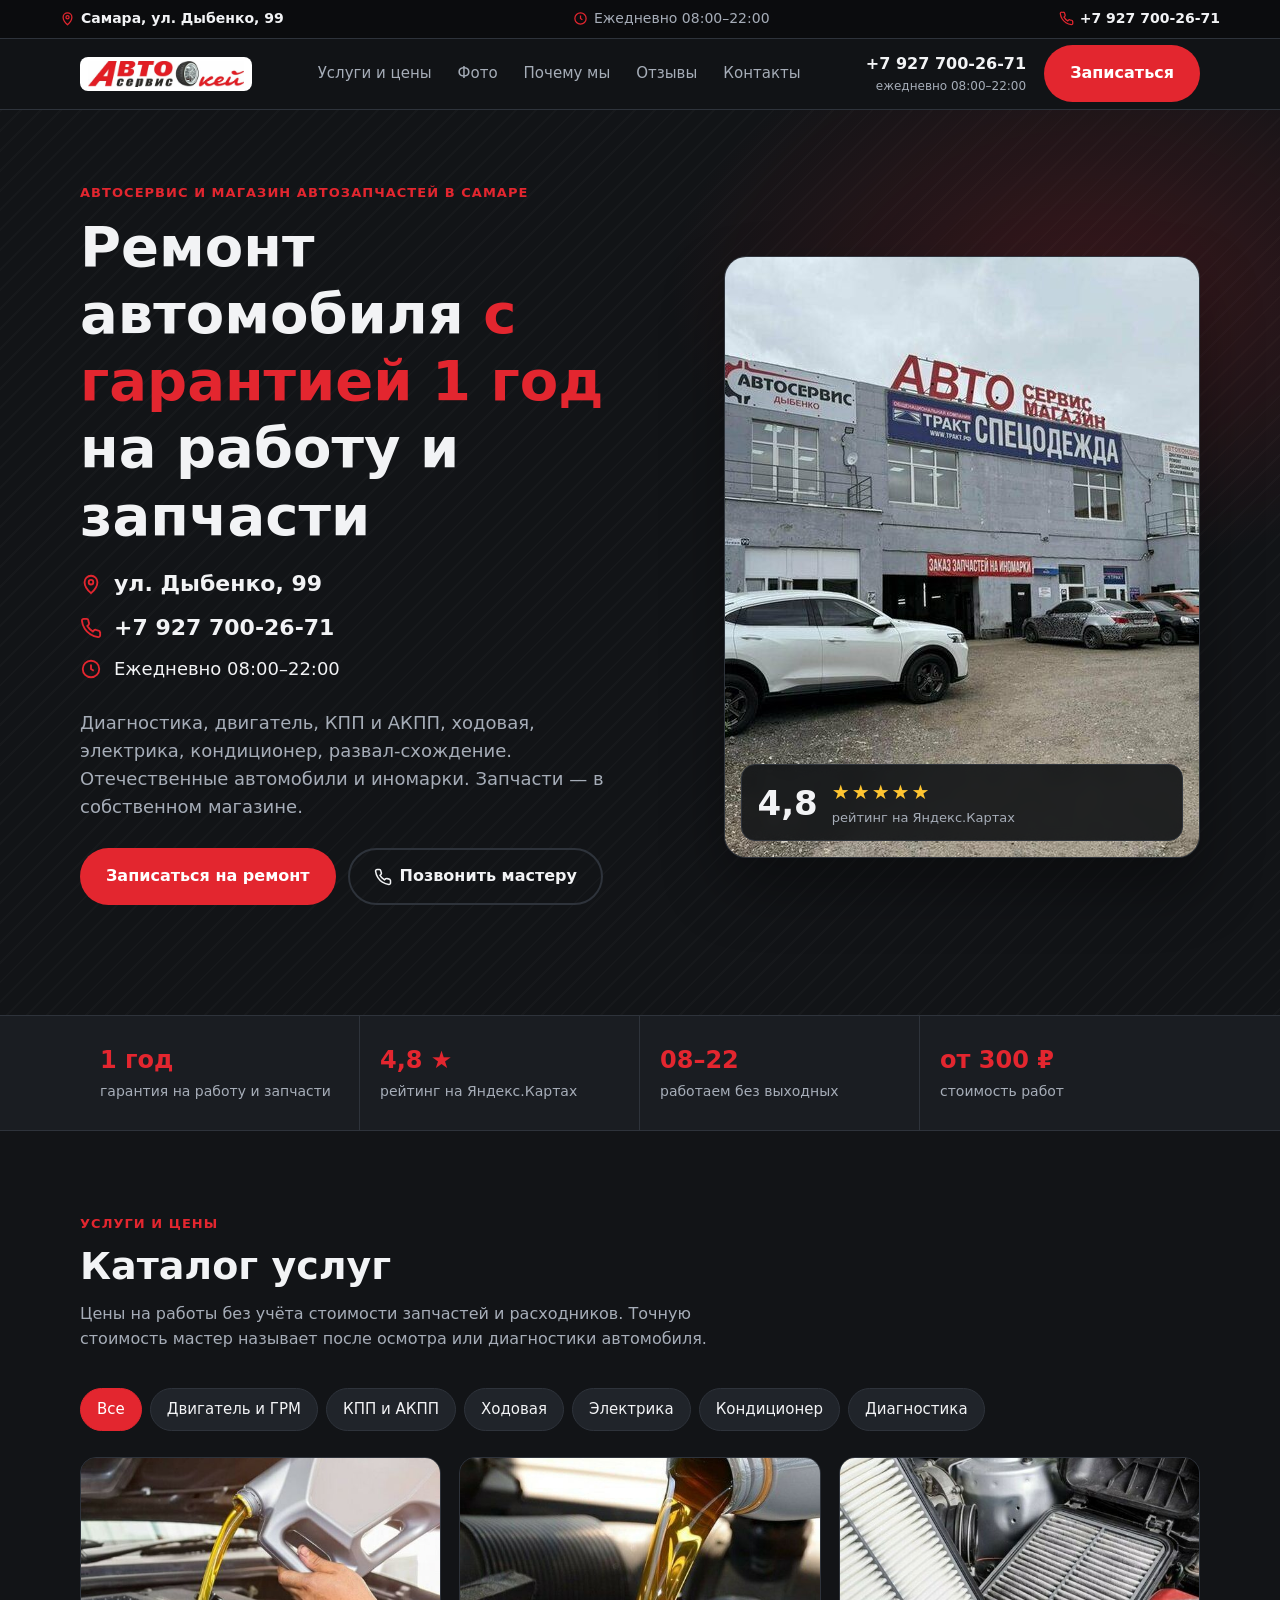
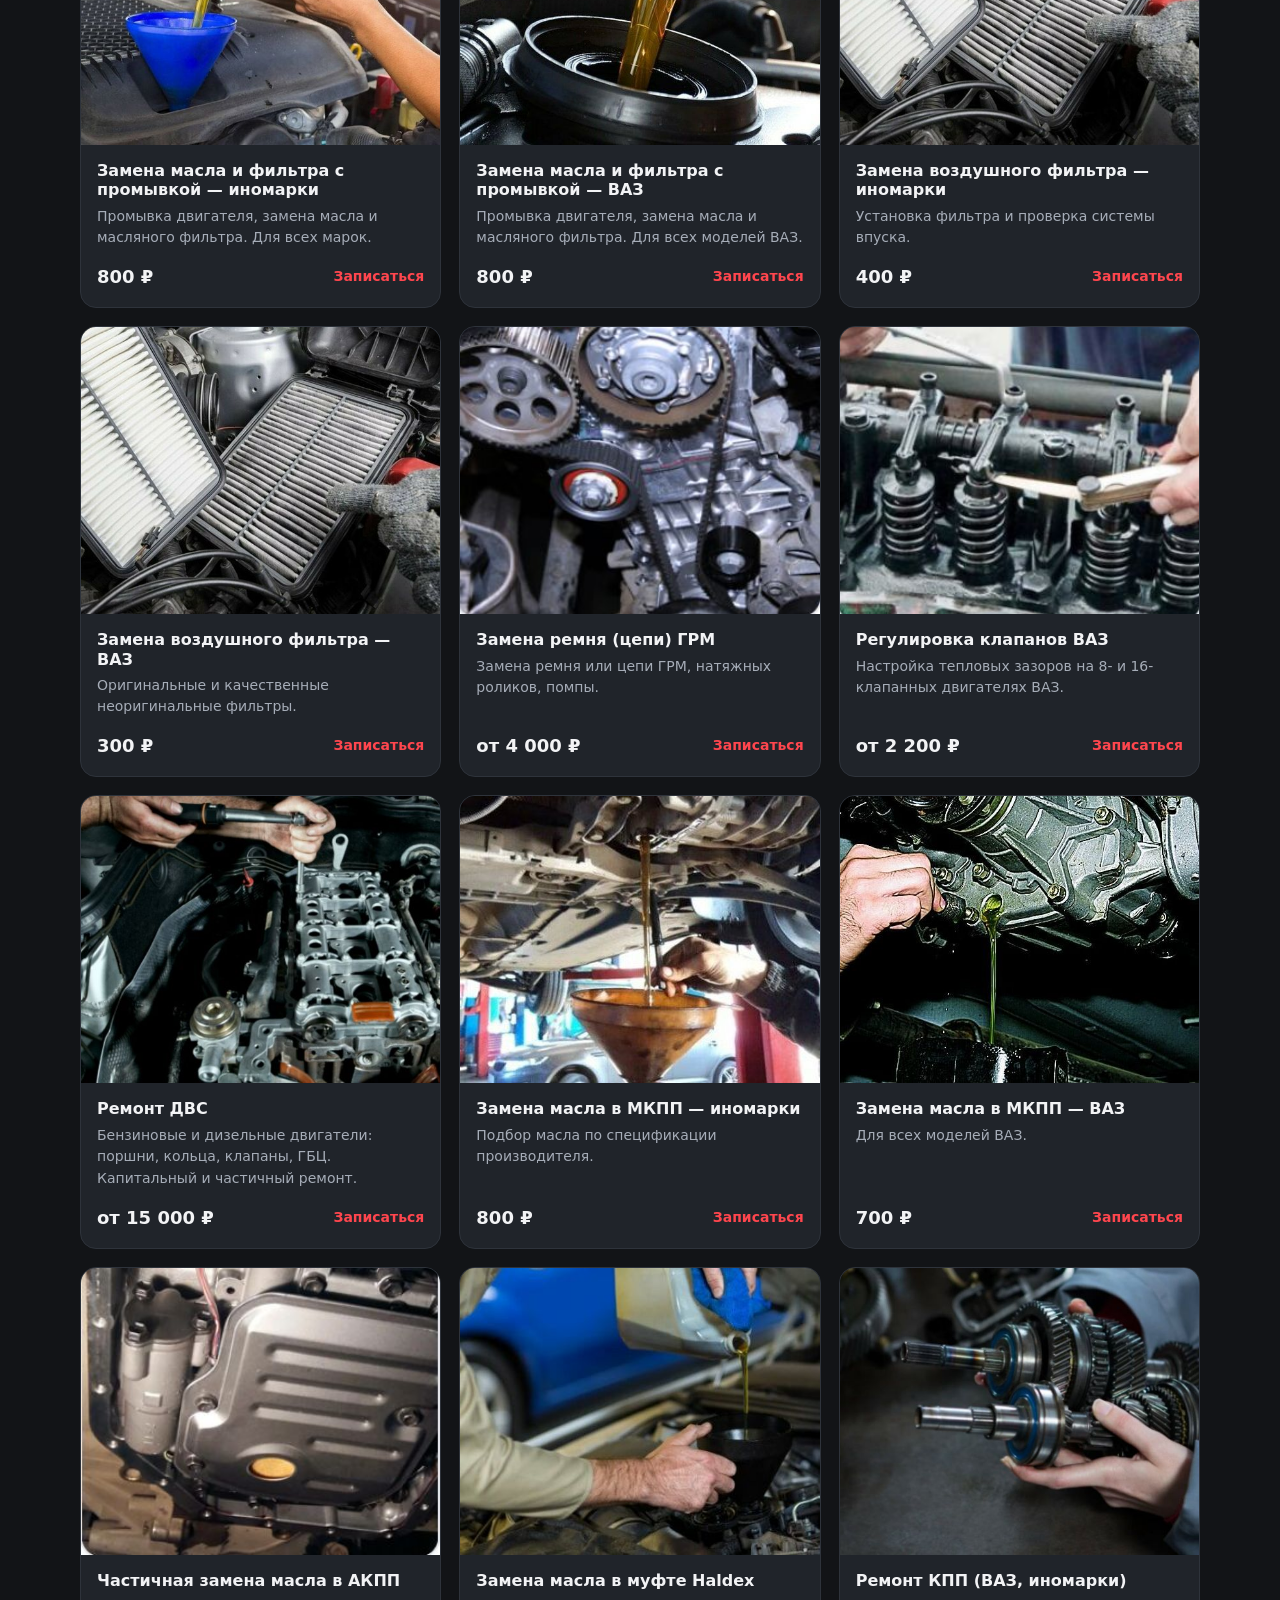
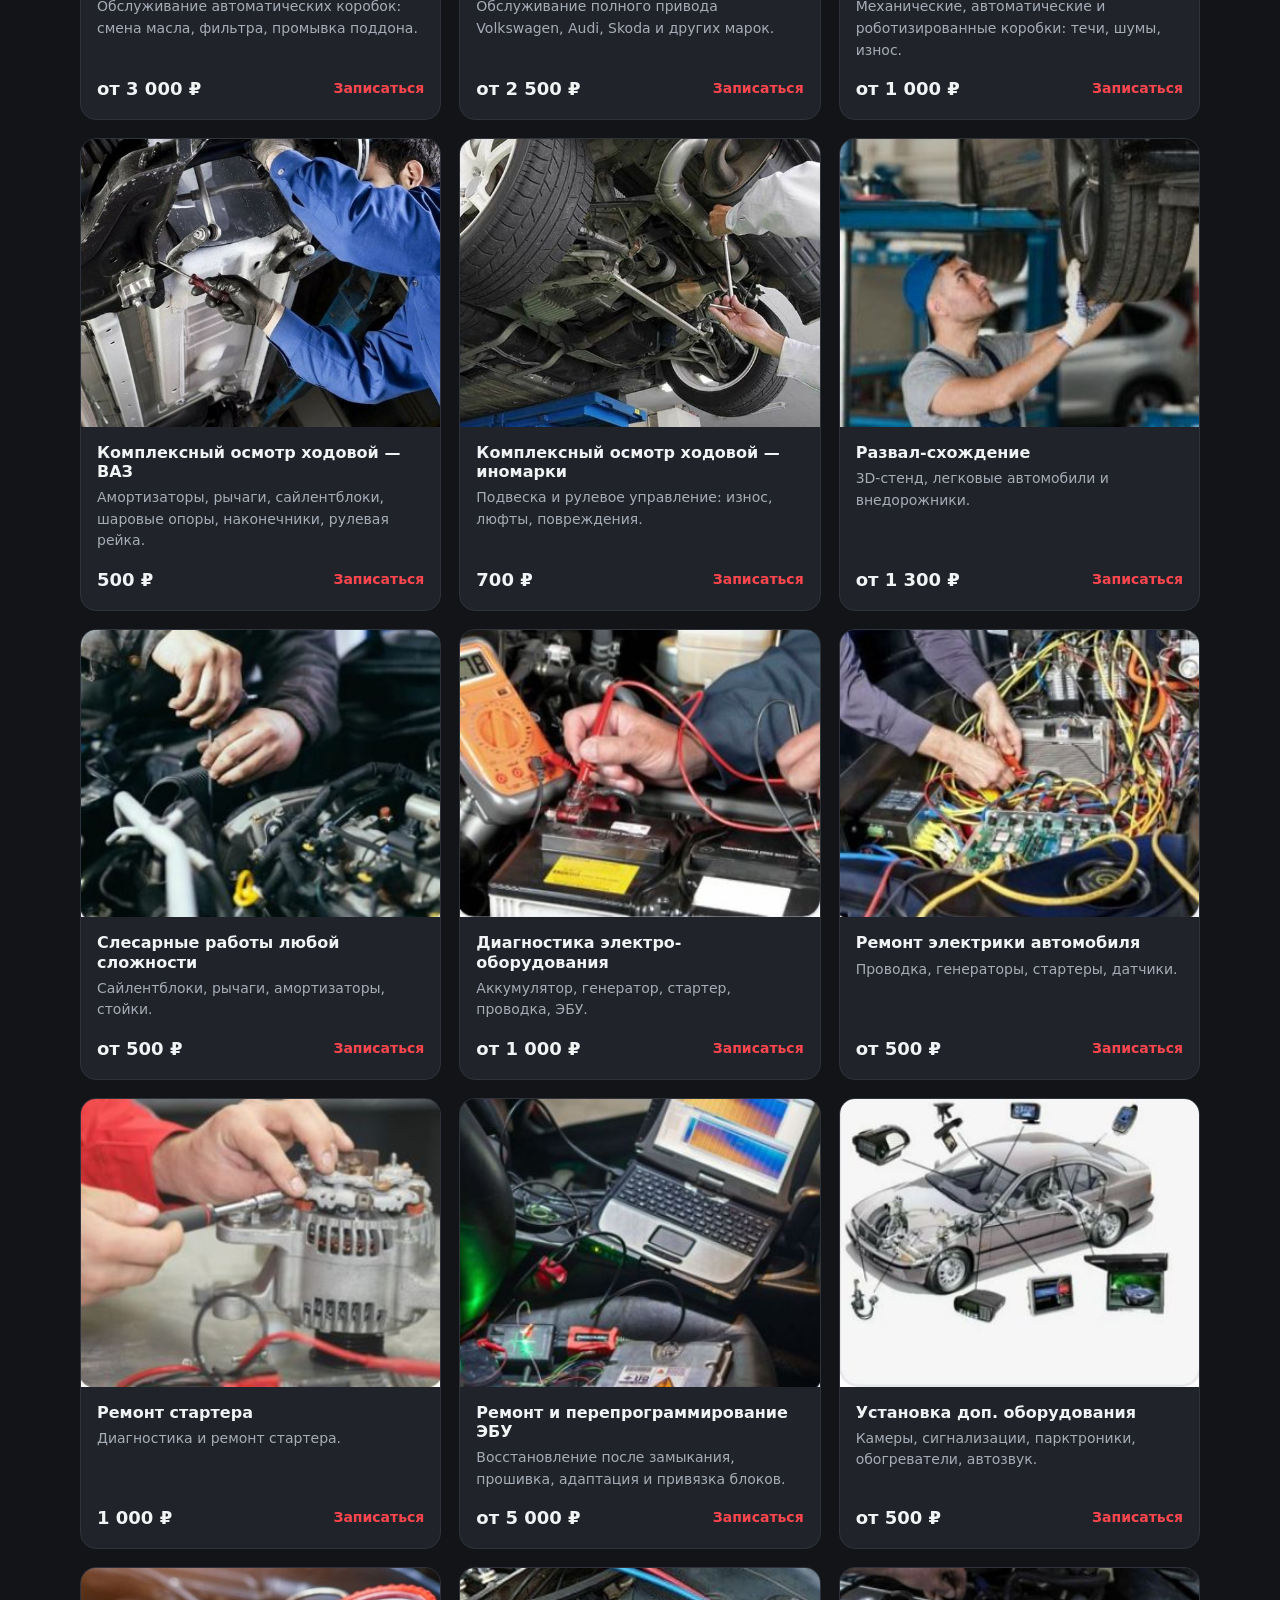
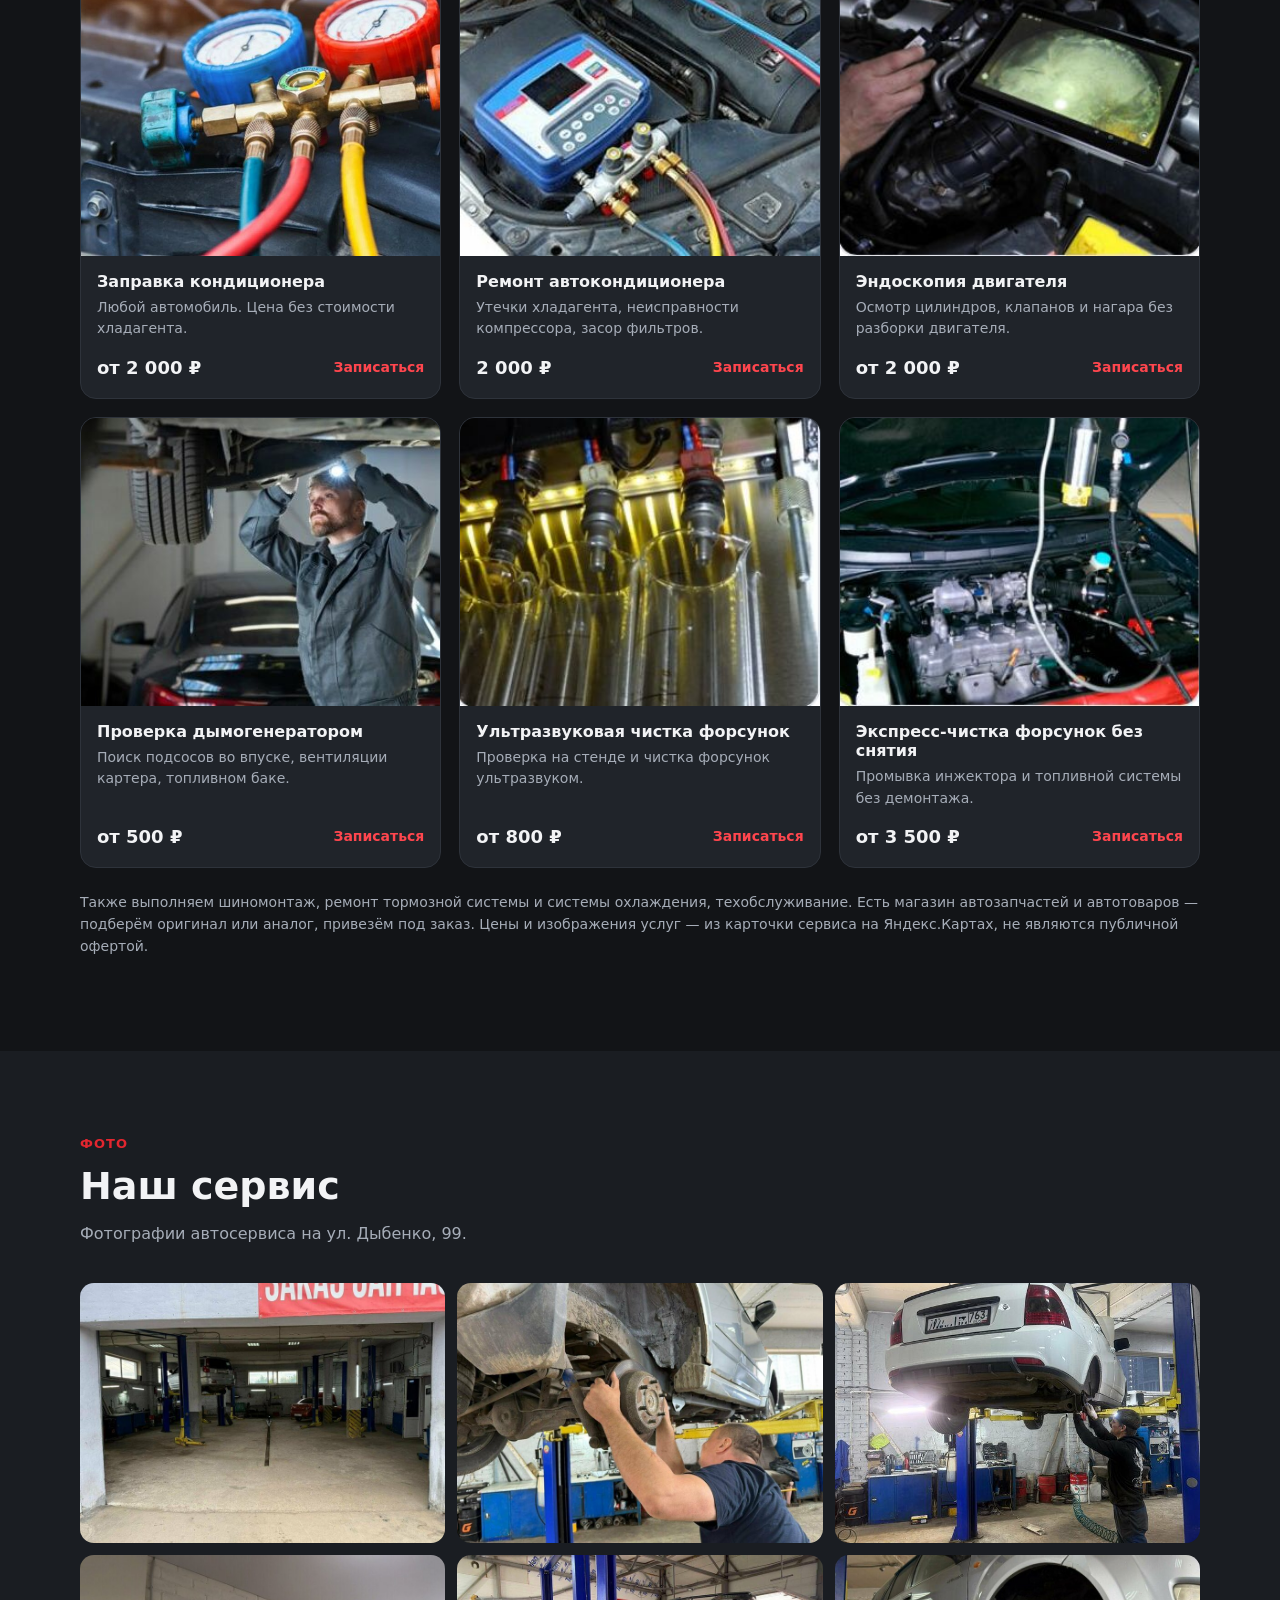
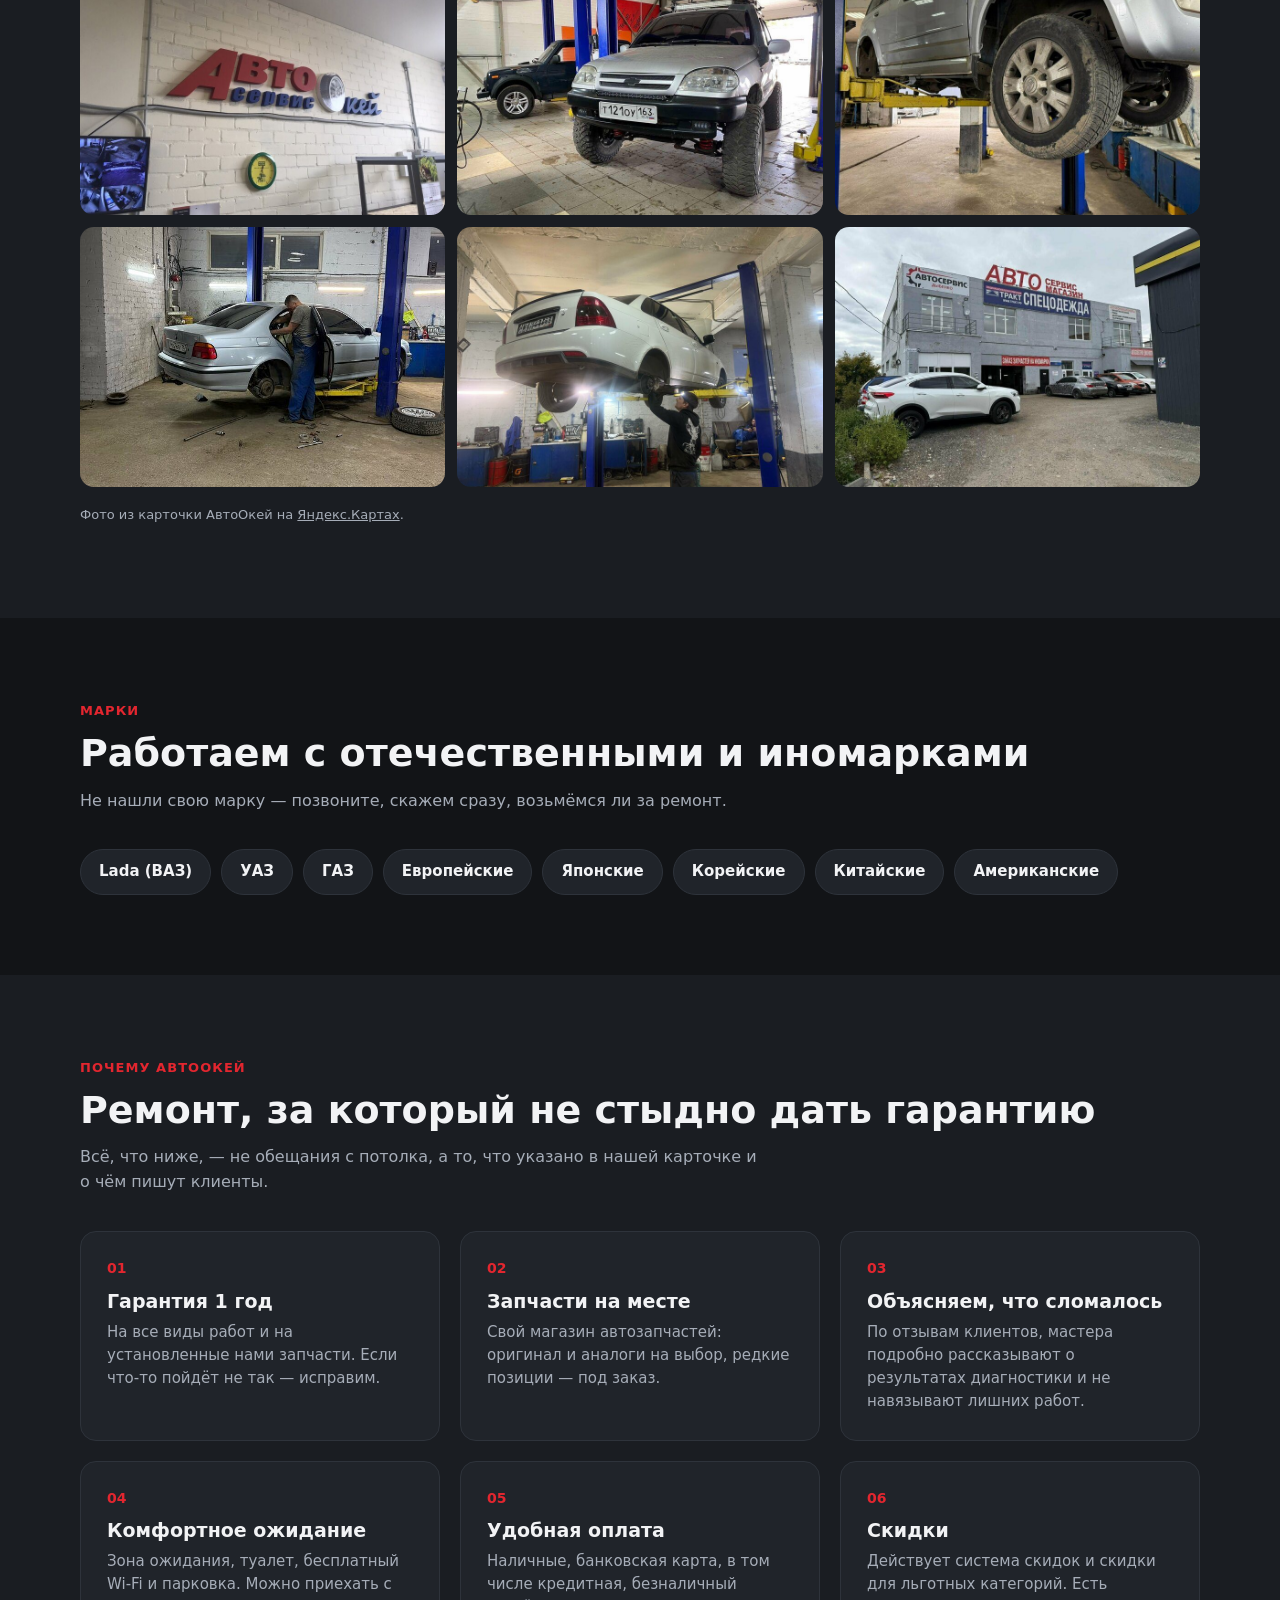
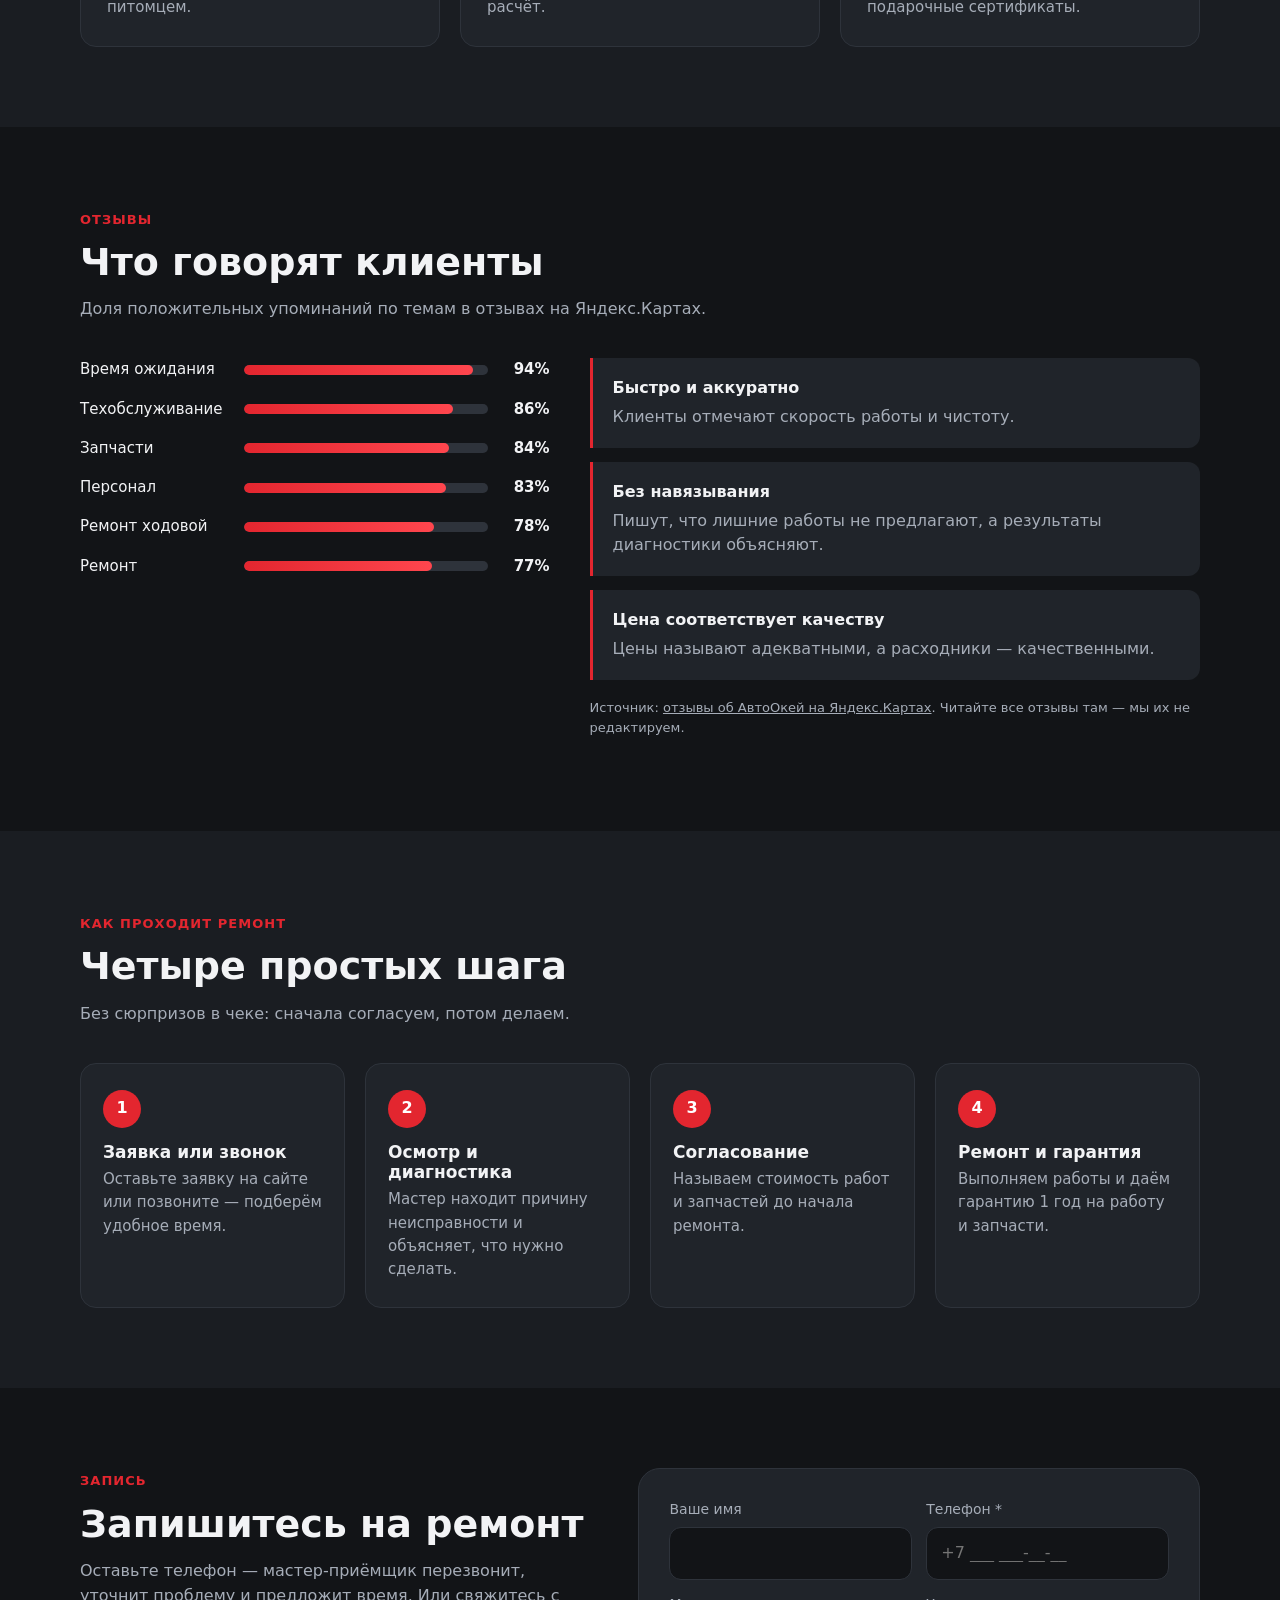
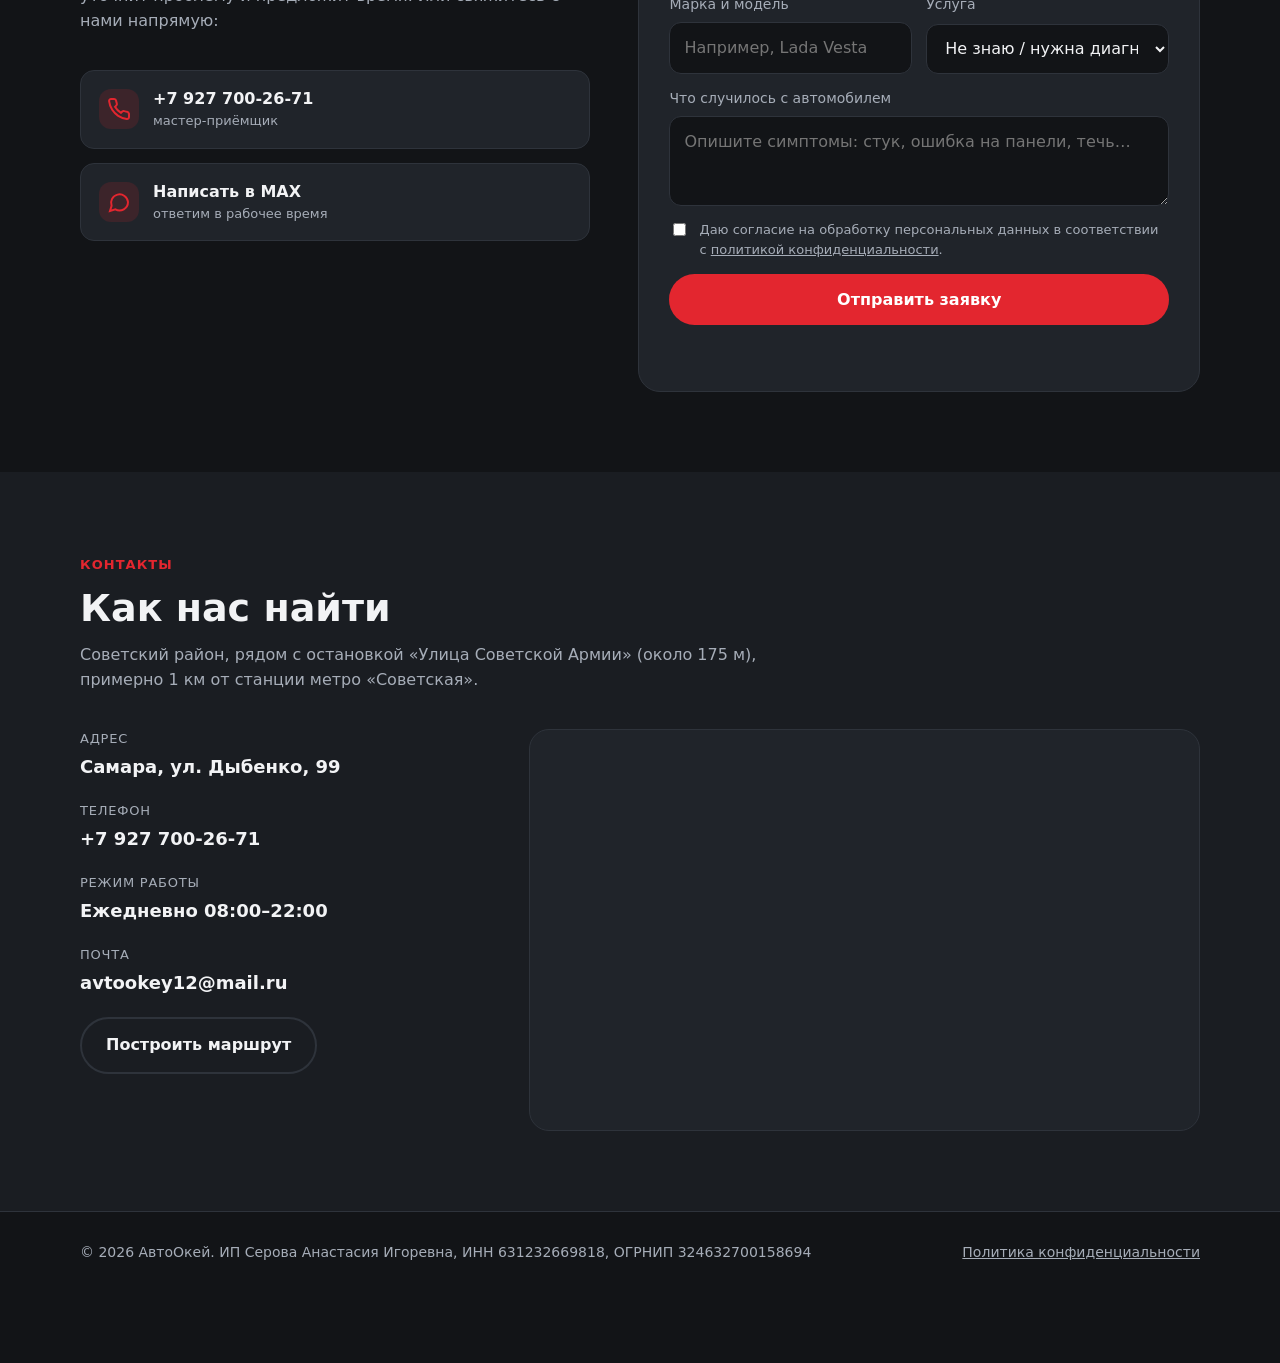
==== commit 2639dc84: "AvtoOkey site: even catalog cards, MAX instead of Telegram, mobile fixes Co-Authored-By: Claude Opus" ====
--- a/avtookey/index.html
+++ b/avtookey/index.html
@@ -272,14 +272,14 @@
     }
     .chip:hover { border-color: var(--accent); }
     .chip.active { background: var(--accent); border-color: var(--accent); color: #fff; }
-    .catalog { display: grid; grid-template-columns: repeat(4, 1fr); gap: 18px; }
+    .catalog { display: grid; grid-template-columns: repeat(3, 1fr); gap: 18px; }
     .item { background: var(--card); border: 1px solid var(--line); border-radius: var(--radius); overflow: hidden; display: flex; flex-direction: column; }
     .item[hidden] { display: none; }
     .item img { width: 100%; height: auto; aspect-ratio: 5 / 4; object-fit: cover; background: var(--bg-2); }
     .item-body { padding: 16px; display: flex; flex-direction: column; flex: 1; }
-    .item h3 { font-size: 16px; margin-bottom: 6px; }
+    .item h3 { font-size: 16px; margin-bottom: 6px; hyphens: auto; overflow-wrap: break-word; }
     .item p { margin: 0 0 14px; color: var(--muted); font-size: 14px; flex: 1; }
-    .item-foot { display: flex; align-items: center; justify-content: space-between; gap: 10px; }
+    .item-foot { display: flex; align-items: center; justify-content: space-between; gap: 10px; margin-top: auto; }
     .item-foot b { font-size: 18px; white-space: nowrap; }
     .item-btn { font-size: 14px; font-weight: 700; color: var(--accent-2); text-decoration: none; }
     .item-btn:hover { text-decoration: underline; }
@@ -305,7 +305,6 @@
       .nav { display: none; }
       .hero-inner, .booking, .contacts, .rev-wrap { grid-template-columns: 1fr; }
       .services-grid, .adv-grid { grid-template-columns: 1fr 1fr; }
-      .catalog { grid-template-columns: repeat(3, 1fr); }
       .gallery { grid-auto-rows: 200px; }
       .steps { grid-template-columns: 1fr 1fr; }
       .strip-inner { grid-template-columns: 1fr 1fr; }
@@ -321,16 +320,19 @@
       .services-grid, .adv-grid, .steps, .form-row { grid-template-columns: 1fr; }
       .catalog { grid-template-columns: 1fr 1fr; gap: 12px; }
       .item-body { padding: 12px; }
-      .item h3 { font-size: 15px; }
+      .item h3 { font-size: 15px; margin-bottom: 10px; }
+      .catalog .item:last-child:nth-child(odd) { grid-column: span 2; }
+      .catalog .item:last-child:nth-child(odd) img { aspect-ratio: 2 / 1; }
       .item p { display: none; }
       .item-foot { flex-direction: column; align-items: flex-start; gap: 4px; }
       .item-foot b { font-size: 16px; }
       .gallery { grid-template-columns: 1fr 1fr; grid-auto-rows: 140px; gap: 8px; }
       .gallery button:first-child { grid-column: span 2; grid-row: span 1; }
-      .topbar .tb-hours { display: none; }
+      .topbar .tb-hours, .topbar .tb-phone { display: none; }
+      .topbar-inner { justify-content: center; }
       .hero-contacts b { font-size: 20px; }
       .hero-actions .btn { width: 100%; }
-      .bar-row { grid-template-columns: 110px 1fr 42px; font-size: 14px; }
+      .bar-row { grid-template-columns: 124px 1fr 40px; gap: 10px; font-size: 14px; }
       .form { padding: 22px; }
       .callbar {
         display: grid; grid-template-columns: 1fr 1fr; gap: 10px;
@@ -348,7 +350,7 @@
     <div class="container topbar-inner">
       <a href="https://yandex.ru/maps/org/avtookey/66669698937/" target="_blank" rel="noopener"><svg viewBox="0 0 24 24" fill="none" stroke="currentColor" stroke-width="2" aria-hidden="true"><path d="M12 22s7-6.1 7-12a7 7 0 1 0-14 0c0 5.9 7 12 7 12z"/><circle cx="12" cy="10" r="2.5"/></svg><b>Самара, ул. Дыбенко, 99</b></a>
       <span class="tb-hours"><svg viewBox="0 0 24 24" fill="none" stroke="currentColor" stroke-width="2" aria-hidden="true"><circle cx="12" cy="12" r="9"/><path d="M12 7v5l3 2"/></svg>Ежедневно 08:00–22:00</span>
-      <a href="tel:+79277002671"><svg viewBox="0 0 24 24" fill="none" stroke="currentColor" stroke-width="2" aria-hidden="true"><path d="M22 16.9v3a2 2 0 0 1-2.2 2 19.8 19.8 0 0 1-8.6-3.1 19.5 19.5 0 0 1-6-6A19.8 19.8 0 0 1 2.1 4.2 2 2 0 0 1 4.1 2h3a2 2 0 0 1 2 1.7c.1.9.4 1.8.7 2.7a2 2 0 0 1-.5 2.1L8 9.8a16 16 0 0 0 6 6l1.3-1.3a2 2 0 0 1 2.1-.4c.9.3 1.8.6 2.7.7a2 2 0 0 1 1.7 2z"/></svg><b>+7 927 700-26-71</b></a>
+      <a class="tb-phone" href="tel:+79277002671"><svg viewBox="0 0 24 24" fill="none" stroke="currentColor" stroke-width="2" aria-hidden="true"><path d="M22 16.9v3a2 2 0 0 1-2.2 2 19.8 19.8 0 0 1-8.6-3.1 19.5 19.5 0 0 1-6-6A19.8 19.8 0 0 1 2.1 4.2 2 2 0 0 1 4.1 2h3a2 2 0 0 1 2 1.7c.1.9.4 1.8.7 2.7a2 2 0 0 1-.5 2.1L8 9.8a16 16 0 0 0 6 6l1.3-1.3a2 2 0 0 1 2.1-.4c.9.3 1.8.6 2.7.7a2 2 0 0 1 1.7 2z"/></svg><b>+7 927 700-26-71</b></a>
     </div>
   </div>
 
@@ -414,8 +416,8 @@
     <section class="strip" aria-label="Коротко о сервисе">
       <div class="container strip-inner">
         <div class="strip-item"><b>1 год</b><span>гарантия на работу и запчасти</span></div>
-        <div class="strip-item"><b>4,8 ★</b><span>оценка клиентов на Яндекс.Картах</span></div>
-        <div class="strip-item"><b>08–22</b><span>принимаем автомобили каждый день</span></div>
+        <div class="strip-item"><b>4,8 ★</b><span>рейтинг на Яндекс.Картах</span></div>
+        <div class="strip-item"><b>08–22</b><span>работаем без выходных</span></div>
         <div class="strip-item"><b>от 300 ₽</b><span>стоимость работ</span></div>
       </div>
     </section>
@@ -569,7 +571,7 @@
           <article class="item" data-cat="electric">
             <img src="img/catalog/item-22.jpg" alt="Диагностика электрооборудования" loading="lazy" width="560" height="448" />
             <div class="item-body">
-              <h3>Диагностика электрооборудования</h3>
+              <h3>Диагностика электро&shy;оборудования</h3>
               <p>Аккумулятор, генератор, стартер, проводка, ЭБУ.</p>
               <div class="item-foot"><b>от 1 000 ₽</b><a href="#booking" class="item-btn" data-service="Диагностика электрооборудования">Записаться</a></div>
             </div>
@@ -593,7 +595,7 @@
           <article class="item" data-cat="electric">
             <img src="img/catalog/item-16.jpg" alt="Ремонт и перепрограммирование ЭБУ" loading="lazy" width="560" height="448" />
             <div class="item-body">
-              <h3>Ремонт и перепрограммирование ЭБУ</h3>
+              <h3>Ремонт и пере&shy;программирование ЭБУ</h3>
               <p>Восстановление после замыкания, прошивка, адаптация и привязка блоков.</p>
               <div class="item-foot"><b>от 5 000 ₽</b><a href="#booking" class="item-btn" data-service="Ремонт и перепрограммирование ЭБУ">Записаться</a></div>
             </div>
@@ -617,7 +619,7 @@
           <article class="item" data-cat="ac">
             <img src="img/catalog/item-10.jpg" alt="Ремонт автокондиционера" loading="lazy" width="560" height="448" />
             <div class="item-body">
-              <h3>Ремонт автокондиционера</h3>
+              <h3>Ремонт авто&shy;кондиционера</h3>
               <p>Утечки хладагента, неисправности компрессора, засор фильтров.</p>
               <div class="item-foot"><b>2 000 ₽</b><a href="#booking" class="item-btn" data-service="Ремонт автокондиционера">Записаться</a></div>
             </div>
@@ -633,7 +635,7 @@
           <article class="item" data-cat="diag">
             <img src="img/catalog/item-12.jpg" alt="Проверка дымогенератором" loading="lazy" width="560" height="448" />
             <div class="item-body">
-              <h3>Проверка дымогенератором</h3>
+              <h3>Проверка дымо&shy;генератором</h3>
               <p>Поиск подсосов во впуске, вентиляции картера, топливном баке.</p>
               <div class="item-foot"><b>от 500 ₽</b><a href="#booking" class="item-btn" data-service="Проверка дымогенератором">Записаться</a></div>
             </div>
@@ -795,9 +797,9 @@
               <span class="svc-icon"><svg viewBox="0 0 24 24" fill="none" stroke="currentColor" stroke-width="2" aria-hidden="true"><path d="M22 16.9v3a2 2 0 0 1-2.2 2 19.8 19.8 0 0 1-8.6-3.1 19.5 19.5 0 0 1-6-6A19.8 19.8 0 0 1 2.1 4.2 2 2 0 0 1 4.1 2h3a2 2 0 0 1 2 1.7c.1.9.4 1.8.7 2.7a2 2 0 0 1-.5 2.1L8 9.8a16 16 0 0 0 6 6l1.3-1.3a2 2 0 0 1 2.1-.4c.9.3 1.8.6 2.7.7a2 2 0 0 1 1.7 2z"/></svg></span>
               <span><b>+7 927 700-26-71</b><small>мастер-приёмщик</small></span>
             </a>
-            <a class="contact-card" href="https://t.me/+79277002671" target="_blank" rel="noopener">
-              <span class="svc-icon"><svg viewBox="0 0 24 24" fill="none" stroke="currentColor" stroke-width="2" aria-hidden="true"><path d="m22 2-7 20-4-9-9-4 20-7z"/><path d="M22 2 11 13"/></svg></span>
-              <span><b>Написать в Telegram</b><small>ответим в рабочее время</small></span>
+            <a class="contact-card" href="https://max.ru/u/f9LHodD0cOJndv8udDyRodgySHWFIUyXV2TjIwxGkcTwQ1GvSUWzvm9BAxY" target="_blank" rel="noopener">
+              <span class="svc-icon"><svg viewBox="0 0 24 24" fill="none" stroke="currentColor" stroke-width="2" aria-hidden="true"><path d="M21 12a8.5 8.5 0 0 1-12.6 7.4L3 21l1.6-5.1A8.5 8.5 0 1 1 21 12z"/></svg></span>
+              <span><b>Написать в MAX</b><small>ответим в рабочее время</small></span>
             </a>
           </div>
         </div>
